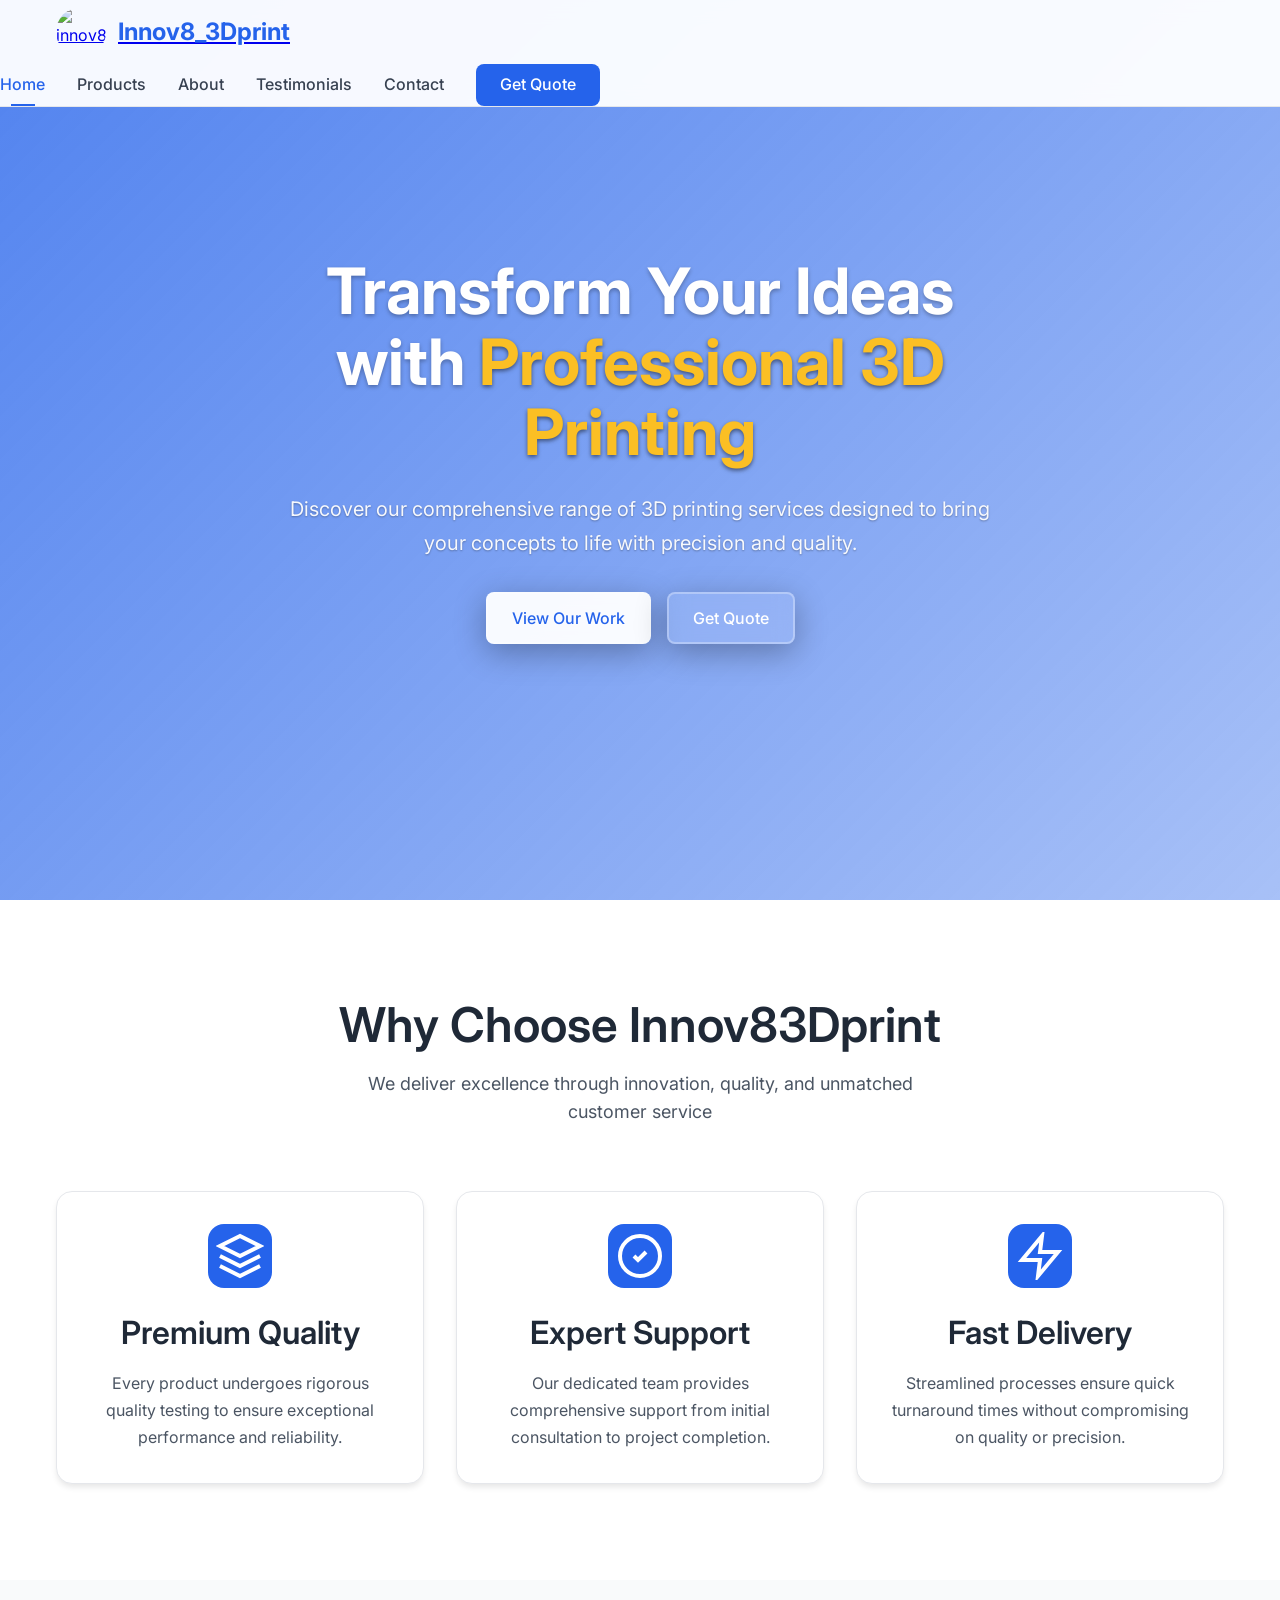
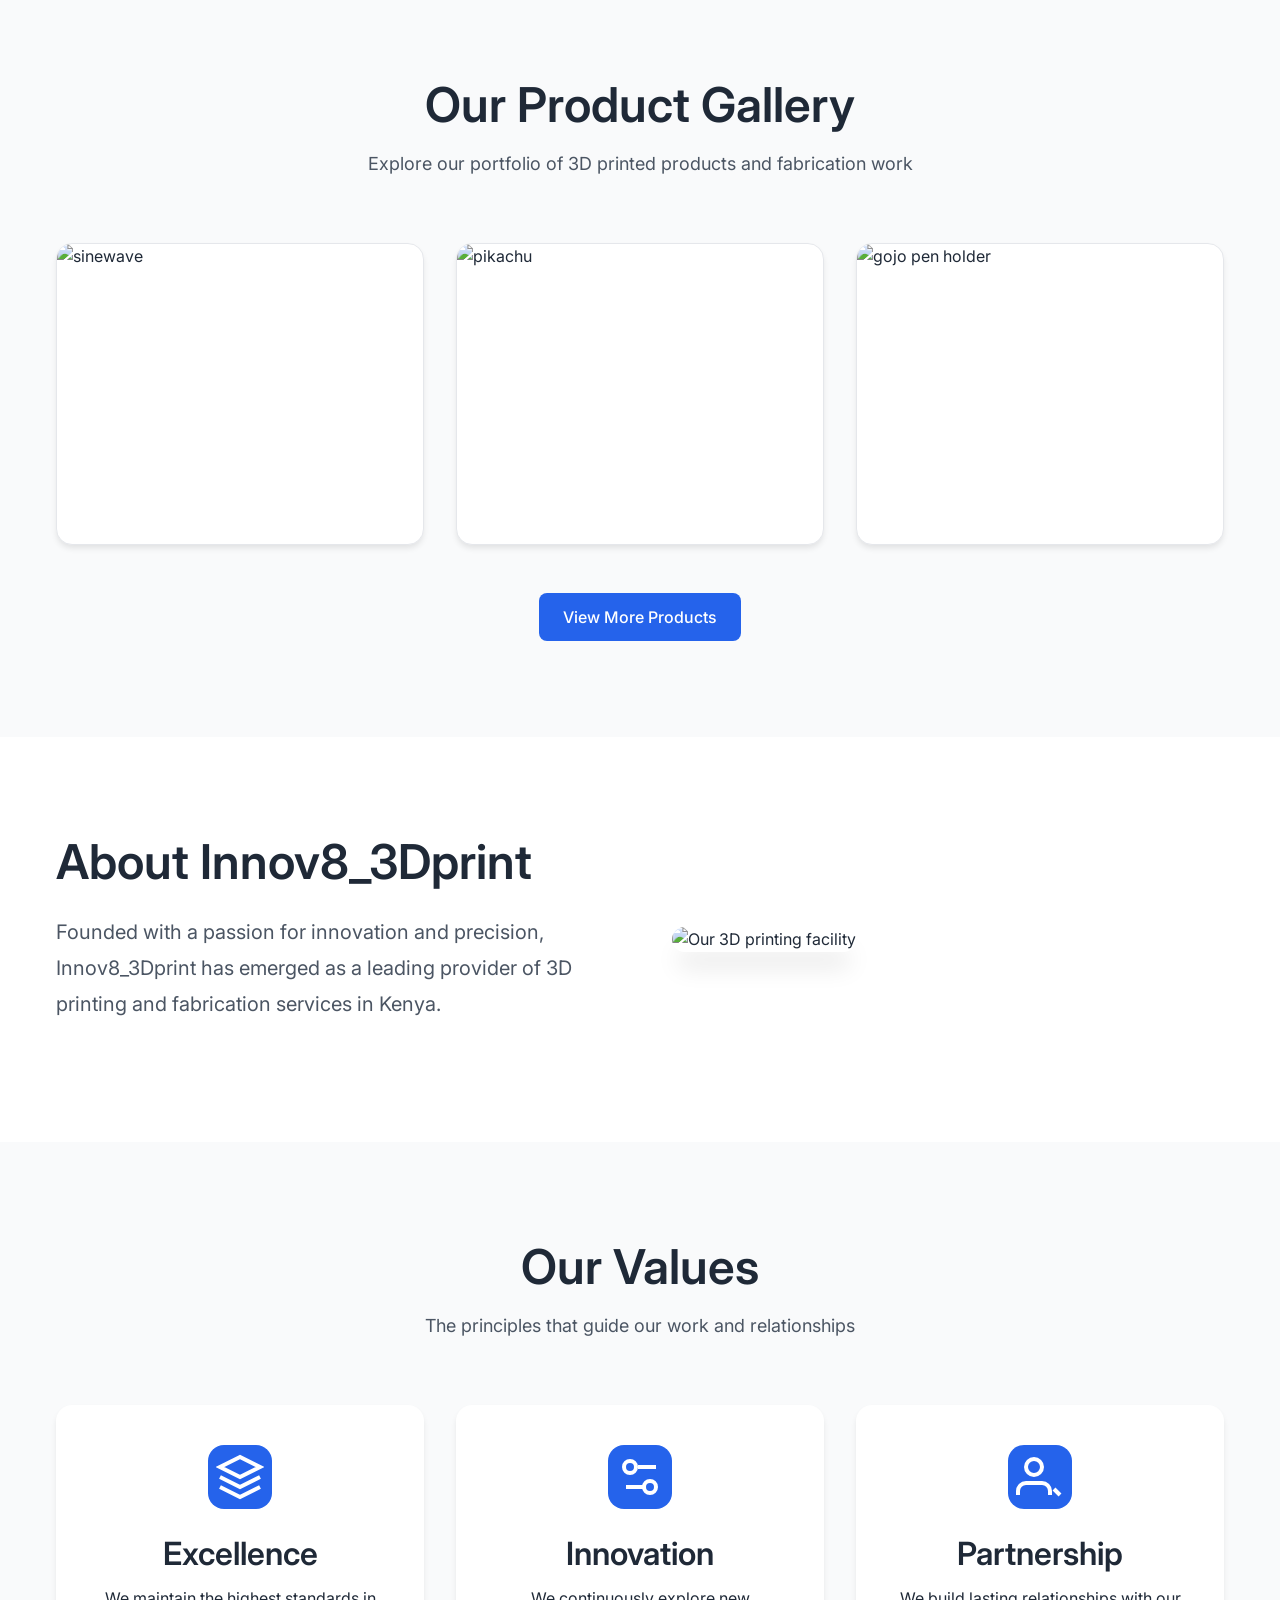
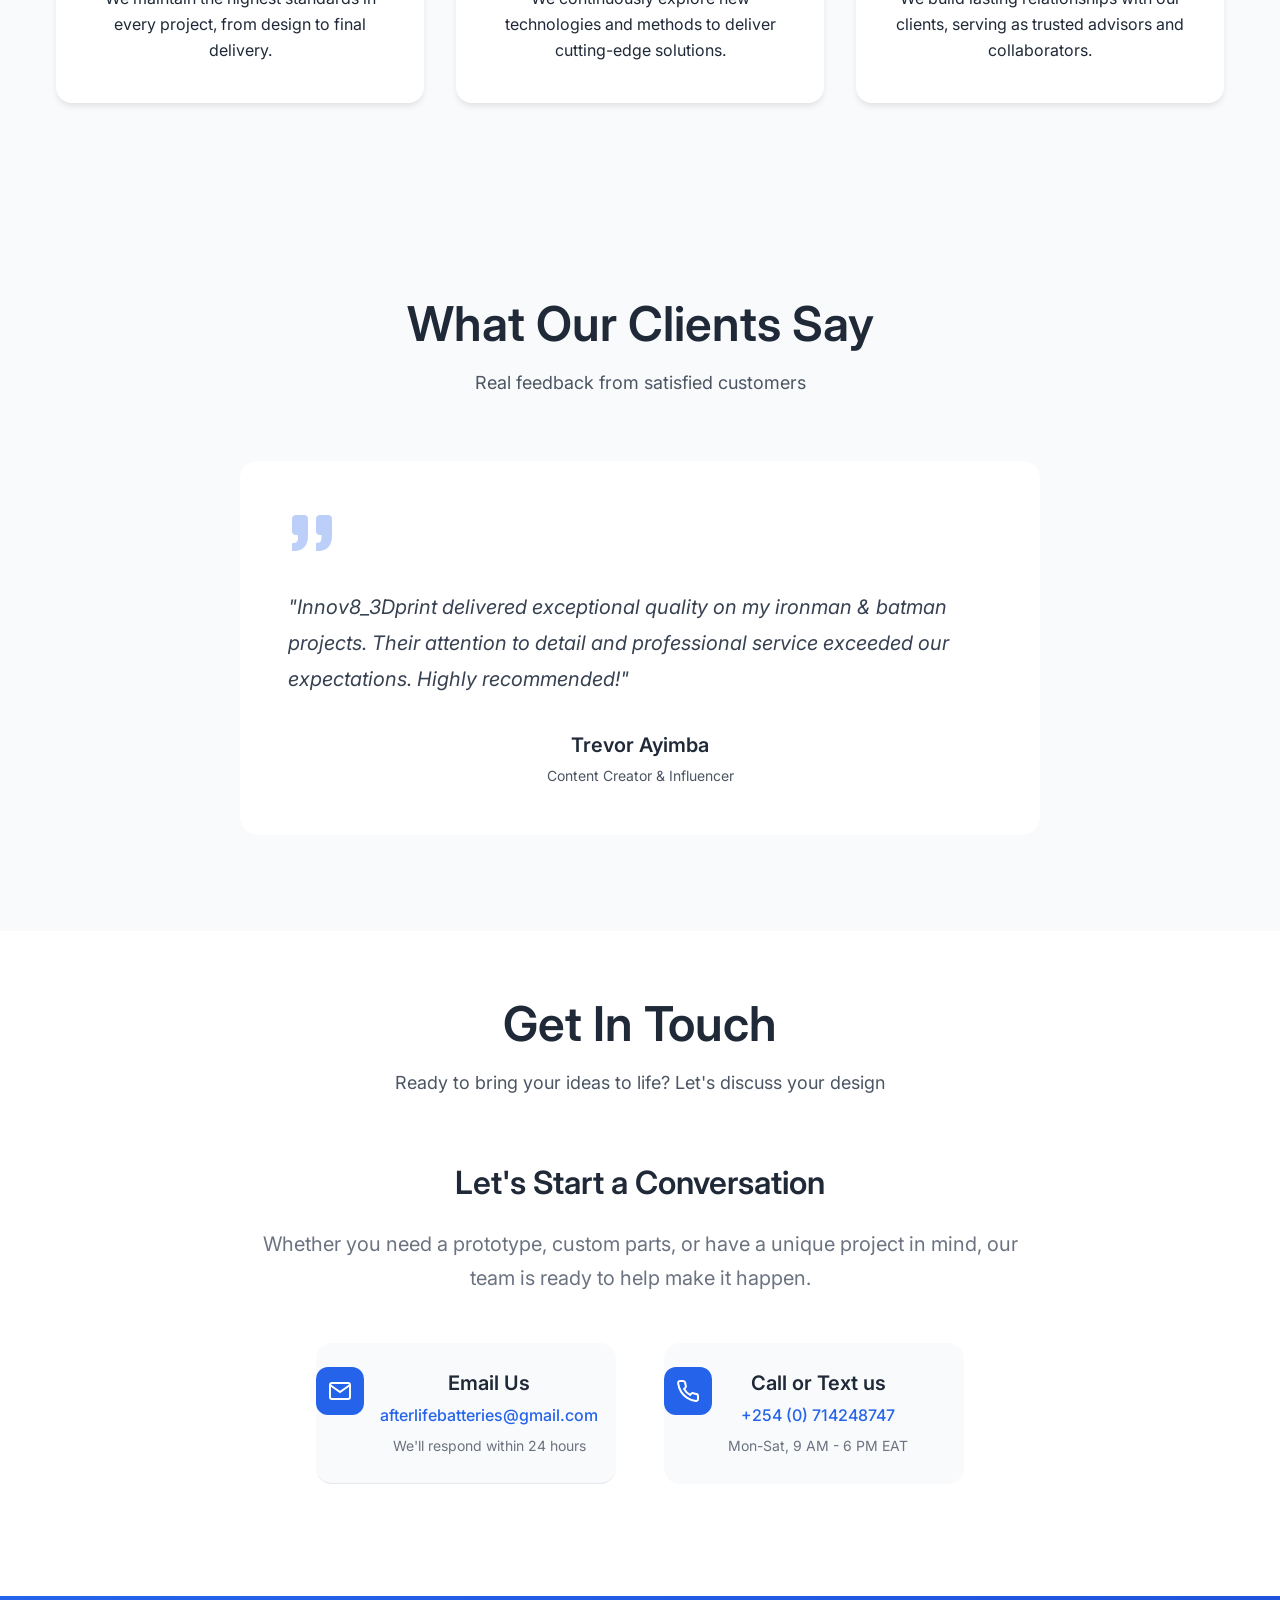
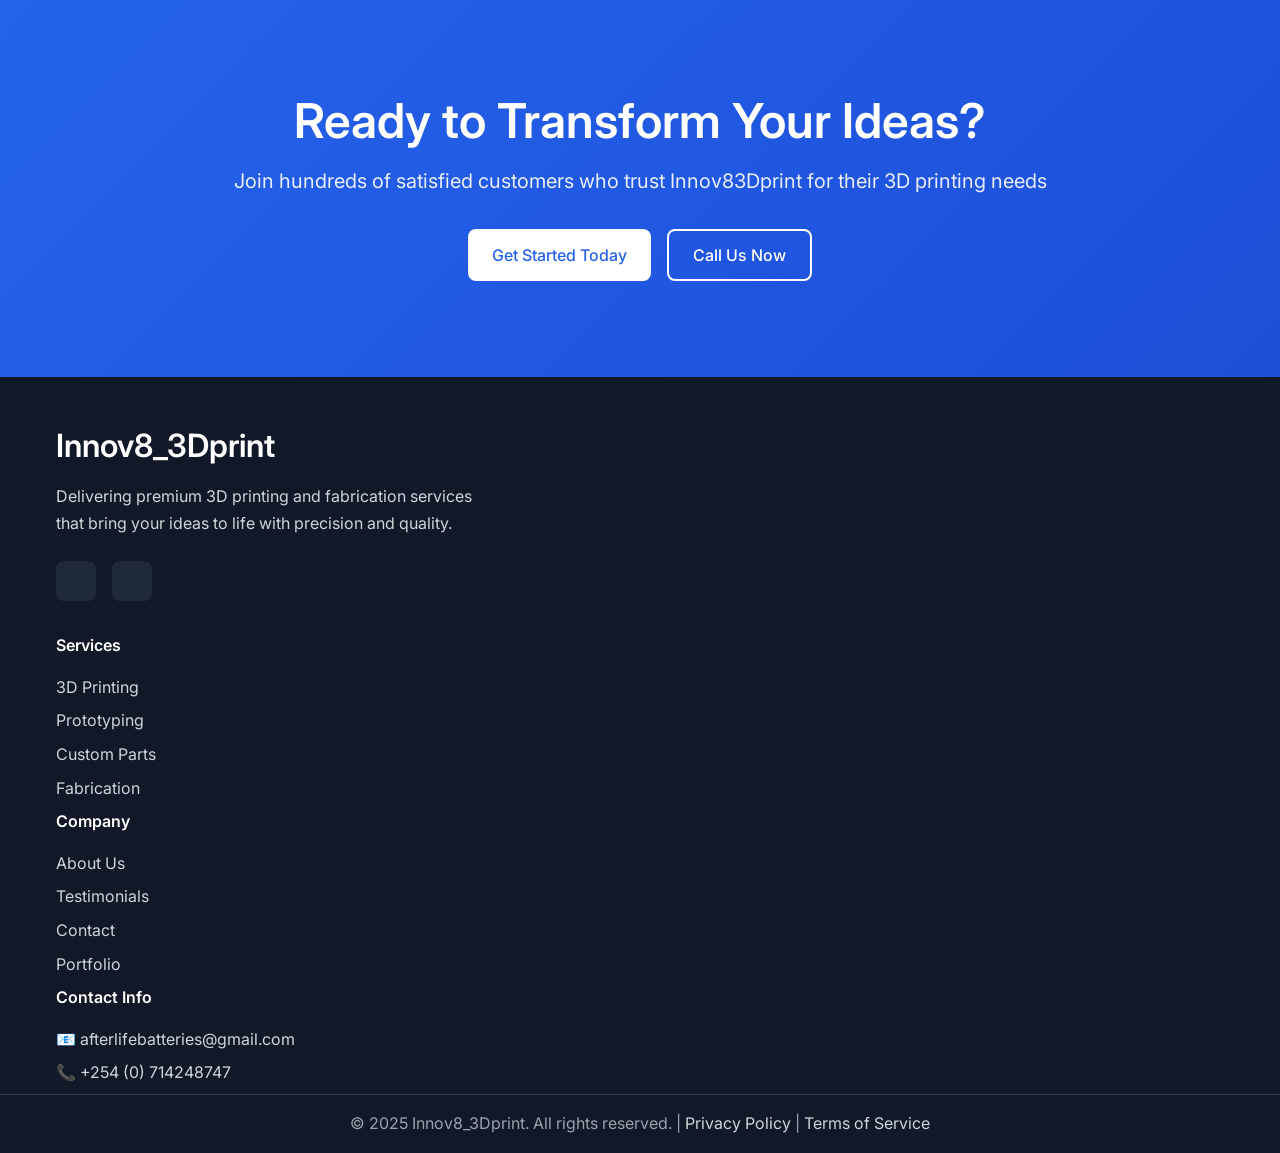
==== index.html @ d25b4125 "Update index.html" ====
<!DOCTYPE html>
<html lang="en">
<head>
    <meta charset="UTF-8">
    <meta name="viewport" content="width=device-width, initial-scale=1.0">
    <meta name="description" content="Innov83Dprint - Professional 3D printing and fabrication services. Discover our comprehensive range of high-quality products designed to meet your business needs.">
    <meta name="keywords" content="3D printing, fabrication, business products, professional solutions, product showcase">
    <title>Innov8_3Dprint</title>
    <link rel="stylesheet" href="css/styles.css">
    <link rel="preconnect" href="https://fonts.googleapis.com"> 
    <link rel="preconnect" href="https://fonts.gstatic.com" crossorigin> 
    <link href="https://fonts.googleapis.com/css2?family=Inter:wght@400;500;600;700&display=swap" rel="stylesheet">
    <link rel="icon" href="https://raw.githubusercontent.com/CalKK/innov83Dprint/main/gallery/favicon.jpeg" type="image/png">
</head>
<body>
    <!-- Navigation -->
    <nav class="navbar">
        <div class="nav-container">
            <a href="#" class="nav-logo">
                <img src="https://raw.githubusercontent.com/CalKK/innov83Dprint/main/gallery/INNOV8_3DPRINT.jpeg" alt="innov8_3dprint">
                <h2>Innov8_3Dprint</h2>
            </a>
            </div>
            <div class="nav-menu" id="nav-menu">
                <a href="#home" class="nav-link active">Home</a>
                <a href="#products" class="nav-link">Products</a>
                <a href="#about" class="nav-link">About</a>
                <a href="#testimonials" class="nav-link">Testimonials</a>
                <a href="#contact" class="nav-link">Contact</a>
                <a href="#contact" class="nav-cta">Get Quote</a>
            </div>
            <div class="hamburger" id="hamburger">
                <span></span>
                <span></span>
                <span></span>
            </div>
        </div>
    </nav>

    <!-- Hero Section -->
    <section id="home" class="hero">
        <div class="hero-video">
            <iframe src="https://www.youtube.com/embed/0IqEEskz66Y?autoplay=1&mute=1&loop=1&playlist=0IqEEskz66Y&controls=0&showinfo=0&rel=0&iv_load_policy=3&modestbranding=1" 
                    frameborder="0" 
                    allow="autoplay; encrypted-media" 
                    allowfullscreen>
            </iframe>
            <div class="video-overlay"></div>
        </div>
        <div class="hero-content">
            <h1 class="hero-title">Transform Your Ideas with <span class="highlight">Professional 3D Printing</span></h1>
            <p class="hero-subtitle">Discover our comprehensive range of 3D printing services designed to bring your concepts to life with precision and quality.</p>
            <div class="hero-cta">
                <a href="#products" class="btn btn-primary">View Our Work</a>
                <a href="#contact" class="btn btn-secondary">Get Quote</a>
            </div>
        </div>
    </section>

    <!-- Features Section -->
    <section class="features">
        <div class="container">
            <div class="section-header">
                <h2>Why Choose Innov83Dprint</h2>
                <p>We deliver excellence through innovation, quality, and unmatched customer service</p>
            </div>
            <div class="features-grid">
                <div class="feature-card">
                    <div class="feature-icon">
                        <svg width="48" height="48" viewBox="0 0 24 24" fill="none" stroke="currentColor" stroke-width="2">
                            <path d="M12 2L2 7l10 5 10-5-10-5z"/>
                            <path d="m2 17 10 5 10-5"/>
                            <path d="m2 12 10 5 10-5"/>
                        </svg>
                    </div>
                    <h3>Premium Quality</h3>
                    <p>Every product undergoes rigorous quality testing to ensure exceptional performance and reliability.</p>
                </div>
                <div class="feature-card">
                    <div class="feature-icon">
                        <svg width="48" height="48" viewBox="0 0 24 24" fill="none" stroke="currentColor" stroke-width="2">
                            <circle cx="12" cy="12" r="10"/>
                            <path d="m9 12 2 2 4-4"/>
                        </svg>
                    </div>
                    <h3>Expert Support</h3>
                    <p>Our dedicated team provides comprehensive support from initial consultation to project completion.</p>
                </div>
                <div class="feature-card">
                    <div class="feature-icon">
                        <svg width="48" height="48" viewBox="0 0 24 24" fill="none" stroke="currentColor" stroke-width="2">
                            <path d="M13 2L3 14h9l-1 8 10-12h-9l1-8z"/>
                        </svg>
                    </div>
                    <h3>Fast Delivery</h3>
                    <p>Streamlined processes ensure quick turnaround times without compromising on quality or precision.</p>
                </div>
            </div>
        </div>
    </section>

    <!-- Products Section -->
    <section id="products" class="product-preview">
        <div class="container">
            <div class="section-header">
                <h2>Our Product Gallery</h2>
                <p>Explore our portfolio of 3D printed products and fabrication work</p>
            </div>
            <div class="products-grid" id="products-grid">
                <!-- Initial 6 products visible by default -->
                <div class="product-card">
                    <div class="product-image" data-description="High-precision prototypes for product development and testing">
                        <img src="https://raw.githubusercontent.com/CalKK/innov83Dprint/main/gallery/sinewave.jpeg" alt="sinewave">
                        <div class="product-tooltip">We crafted a custom sine wave trophy for a PhD graduate in Electrical & Electronics Engineering!</div>
                    </div>
                </div>
                <div class="product-card">
                    <div class="product-image" data-description="Detailed scale models for architectural visualization and presentation">
                        <img src="https://raw.githubusercontent.com/CalKK/innov83Dprint/main/gallery/pikachu.jpeg" alt="pikachu">
                        <div class="product-tooltip">Pikachu to electrify your desk!</div>
                    </div>
                </div>
                <div class="product-card">
                    <div class="product-image" data-description="Replacement parts and custom components for various applications">
                        <img src="https://raw.githubusercontent.com/CalKK/innov83Dprint/main/gallery/gojo pen holder.jpeg" alt="gojo pen holder">
                        <div class="product-tooltip">Gojo pen holder for your desk!</div>
                    </div>
                </div>
               <!-- <div class="product-card">
                    <div class="product-image" data-description="Custom decorative pieces and artistic creations">
                        <img src="https://images.pexels.com/photos/3184306/pexels-photo-3184306.jpeg?auto=compress&cs=tinysrgb&w=400" alt="Decorative Items">
                        <div class="product-tooltip">Custom decorative pieces and artistic creations</div>
                    </div>
                </div>
                <div class="product-card">
                    <div class="product-image" data-description="Custom tools and fixtures designed for specific applications">
                        <img src="https://images.pexels.com/photos/3184317/pexels-photo-3184317.jpeg?auto=compress&cs=tinysrgb&w=400" alt="Functional Tools">
                        <div class="product-tooltip">Custom tools and fixtures designed for specific applications</div>
                    </div>
                </div>
                <div class="product-card">
                    <div class="product-image" data-description="Learning aids and educational models for schools and training">
                        <img src="https://images.pexels.com/photos/3184339/pexels-photo-3184339.jpeg?auto=compress&cs=tinysrgb&w=400" alt="Educational Models">
                        <div class="product-tooltip">Learning aids and educational models for schools and training</div>
                    </div>
                </div> -->
                
                <!-- Hidden products that will be shown when "View More" is clicked -->
                <div class="product-card hidden-product">
                    <div class="product-image" data-description="Anatomical models and medical device prototypes">
                        <img src="https://images.pexels.com/photos/3184465/pexels-photo-3184465.jpeg?auto=compress&cs=tinysrgb&w=400" alt="Medical Models">
                        <div class="product-tooltip">Anatomical models and medical device prototypes</div>
                    </div>
                </div>
                <div class="product-card hidden-product">
                    <div class="product-image" data-description="Custom jewelry pieces and fashion accessories">
                        <img src="https://images.pexels.com/photos/3183150/pexels-photo-3183150.jpeg?auto=compress&cs=tinysrgb&w=400" alt="Jewelry Pieces">
                        <div class="product-tooltip">Custom jewelry pieces and fashion accessories</div>
                    </div>
                </div>
                <div class="product-card hidden-product">
                    <div class="product-image" data-description="Detailed miniature figures and collectibles">
                        <img src="https://images.pexels.com/photos/3183153/pexels-photo-3183153.jpeg?auto=compress&cs=tinysrgb&w=400" alt="Miniatures">
                        <div class="product-tooltip">Detailed miniature figures and collectibles</div>
                    </div>
                </div>
                <div class="product-card hidden-product">
                    <div class="product-image" data-description="Heavy-duty industrial parts and machinery components">
                        <img src="https://images.pexels.com/photos/3183156/pexels-photo-3183156.jpeg?auto=compress&cs=tinysrgb&w=400" alt="Industrial Parts">
                        <div class="product-tooltip">Heavy-duty industrial parts and machinery components</div>
                    </div>
                </div>
                <div class="product-card hidden-product">
                    <div class="product-image" data-description="Unique art pieces and sculptural works">
                        <img src="https://images.pexels.com/photos/3183159/pexels-photo-3183159.jpeg?auto=compress&cs=tinysrgb&w=400" alt="Art Pieces">
                        <div class="product-tooltip">Unique art pieces and sculptural works</div>
                    </div>
                </div>
                <div class="product-card hidden-product">
                    <div class="product-image" data-description="Custom gaming pieces and tabletop accessories">
                        <img src="https://images.pexels.com/photos/3183162/pexels-photo-3183162.jpeg?auto=compress&cs=tinysrgb&w=400" alt="Gaming Accessories">
                        <div class="product-tooltip">Custom gaming pieces and tabletop accessories</div>
                    </div>
                </div>
            </div>
            <div class="section-cta">
                <button id="view-more-btn" class="btn btn-primary">View More Products</button>
            </div>
        </div>
    </section>

    <!-- About Section -->
    <section id="about" class="company-story">
        <div class="container">
            <div class="story-grid">
                <div class="story-content">
                    <h2>About Innov8_3Dprint</h2>
                    <p class="lead">Founded with a passion for innovation and precision, Innov8_3Dprint has emerged as a leading provider of 3D printing and fabrication services in Kenya.</p>
                </div>
                <div class="story-image">
                    <img src="https://images.pexels.com/photos/3184339/pexels-photo-3184339.jpeg?auto=compress&cs=tinysrgb&w=800" alt="Our 3D printing facility">
                </div>
            </div>
        </div>
    </section>

    <!-- Mission & Values -->
    <section class="mission-values">
        <div class="container">
            <div class="section-header">
                <h2>Our Values</h2>
                <p>The principles that guide our work and relationships</p>
            </div>
            <div class="values-grid">
                <div class="value-card">
                    <div class="value-icon">
                        <svg width="48" height="48" viewBox="0 0 24 24" fill="none" stroke="currentColor" stroke-width="2">
                            <path d="M12 2L2 7l10 5 10-5-10-5z"/>
                            <path d="m2 17 10 5 10-5"/>
                            <path d="m2 12 10 5 10-5"/>
                        </svg>
                    </div>
                    <h3>Excellence</h3>
                    <p>We maintain the highest standards in every project, from design to final delivery.</p>
                </div>
                <div class="value-card">
                    <div class="value-icon">
                        <svg width="48" height="48" viewBox="0 0 24 24" fill="none" stroke="currentColor" stroke-width="2">
                            <path d="M20 7h-9"/>
                            <path d="M14 17H5"/>
                            <circle cx="17" cy="17" r="3"/>
                            <circle cx="7" cy="7" r="3"/>
                        </svg>
                    </div>
                    <h3>Innovation</h3>
                    <p>We continuously explore new technologies and methods to deliver cutting-edge solutions.</p>
                </div>
                <div class="value-card">
                    <div class="value-icon">
                        <svg width="48" height="48" viewBox="0 0 24 24" fill="none" stroke="currentColor" stroke-width="2">
                            <path d="M17 21v-2a4 4 0 0 0-4-4H5a4 4 0 0 0-4 4v2"/>
                            <circle cx="9" cy="7" r="4"/>
                            <path d="m22 21-3-3"/>
                        </svg>
                    </div>
                    <h3>Partnership</h3>
                    <p>We build lasting relationships with our clients, serving as trusted advisors and collaborators.</p>
                </div>
            </div>
        </div>
    </section>

    <!-- Testimonials Section -->
    <section id="testimonials" class="testimonials-carousel">
        <div class="container">
            <div class="section-header">
                <h2>What Our Clients Say</h2>
                <p>Real feedback from satisfied customers</p>
            </div>
            <div class="carousel-wrapper">
                <div class="carousel-track" id="testimonials-track">
                    <div class="testimonial-slide active">
                        <div class="testimonial-content">
                            <div class="quote-icon">
                                <svg width="48" height="48" viewBox="0 0 24 24" fill="none">
                                    <path d="M3 21c3 0 7-1 7-8V5c0-1.25-.756-2.017-2-2H4c-1.25 0-2 .75-2 1.972V11c0 1.25.75 2 2 2 1 0 1 0 1 1v1c0 1-1 2-2 2s-1 .008-1 1.031V20c0 1 0 1 1 1z" fill="currentColor"/>
                                    <path d="M15 21c3 0 7-1 7-8V5c0-1.25-.757-2.017-2-2h-4c-1.25 0-2 .75-2 1.972V11c0 1.25.75 2 2 2h.75c0 2.25.25 4-2.75 4v3c0 1 0 1 1 1z" fill="currentColor"/>
                                </svg>
                            </div>
                            <p class="testimonial-text">"Innov8_3Dprint delivered exceptional quality on my ironman & batman projects. Their attention to detail and professional service exceeded our expectations. Highly recommended!"</p>
                            <div class="author-info">
                                <h4>Trevor Ayimba</h4>
                                <p>Content Creator & Influencer</p>
                            </div>
                        </div>
                    </div>
                   <!-- <div class="testimonial-slide">
                        <div class="testimonial-content">
                            <div class="quote-icon">
                                <svg width="48" height="48" viewBox="0 0 24 24" fill="none">
                                    <path d="M3 21c3 0 7-1 7-8V5c0-1.25-.756-2.017-2-2H4c-1.25 0-2 .75-2 1.972V11c0 1.25.75 2 2 2 1 0 1 0 1 1v1c0 1-1 2-2 2s-1 .008-1 1.031V20c0 1 0 1 1 1z" fill="currentColor"/>
                                    <path d="M15 21c3 0 7-1 7-8V5c0-1.25-.757-2.017-2-2h-4c-1.25 0-2 .75-2 1.972V11c0 1.25.75 2 2 2h.75c0 2.25.25 4-2.75 4v3c0 1 0 1 1 1z" fill="currentColor"/>
                                </svg>
                            </div>
                            <p class="testimonial-text">"The custom prototypes I received were perfect!"</p>
                            <div class="author-info">
                                <h4>Rehema Manuella</h4>
                                <p>Strathmore University Student</p>
                            </div>
                        </div>
                    </div>
                    <div class="testimonial-slide">
                        <div class="testimonial-content">
                            <div class="quote-icon">
                                <svg width="48" height="48" viewBox="0 0 24 24" fill="none">
                                    <path d="M3 21c3 0 7-1 7-8V5c0-1.25-.756-2.017-2-2H4c-1.25 0-2 .75-2 1.972V11c0 1.25.75 2 2 2 1 0 1 0 1 1v1c0 1-1 2-2 2s-1 .008-1 1.031V20c0 1 0 1 1 1z" fill="currentColor"/>
                                    <path d="M15 21c3 0 7-1 7-8V5c0-1.25-.757-2.017-2-2h-4c-1.25 0-2 .75-2 1.972V11c0 1.25.75 2 2 2h.75c0 2.25.25 4-2.75 4v3c0 1 0 1 1 1z" fill="currentColor"/>
                                </svg>
                            </div>
                            <p class="testimonial-text">"Outstanding service and quality work."</p>
                            <div class="author-info">
                                <h4>Charles Maina</h4>
                                <p>Strathmore University Student</p>
                            </div>
                        </div>
                    </div>
                </div> 
                <div class="carousel-controls">
                    <button class="carousel-btn prev" id="prev-btn">
                        <svg width="24" height="24" viewBox="0 0 24 24" fill="none" stroke="currentColor" stroke-width="2">
                            <polyline points="15,18 9,12 15,6"/>
                        </svg>
                    </button>
                    <div class="carousel-indicators" id="carousel-indicators">
                        <span class="indicator active" data-slide="0"></span>
                        <span class="indicator" data-slide="1"></span>
                        <span class="indicator" data-slide="2"></span>
                    </div>
                    <button class="carousel-btn next" id="next-btn">
                        <svg width="24" height="24" viewBox="0 0 24 24" fill="none" stroke="currentColor" stroke-width="2">
                            <polyline points="9,18 15,12 9,6"/>
                        </svg>
                    </button>
                </div>
            </div> -->
        </div>
    </section>

    <!-- Contact Section -->
    <section id="contact" class="contact-section">
        <div class="container">
            <div class="section-header">
                <h2>Get In Touch</h2>
                <p>Ready to bring your ideas to life? Let's discuss your design</p>
            </div>
            <div class="contact-content">
                <h3>Let's Start a Conversation</h3>
                <p class="lead">Whether you need a prototype, custom parts, or have a unique project in mind, our team is ready to help make it happen.</p>
                
                <div class="contact-methods">
                    <div class="contact-method">
                        <div class="method-icon">
                            <svg width="24" height="24" viewBox="0 0 24 24" fill="none" stroke="currentColor" stroke-width="2">
                                <path d="M4 4h16c1.1 0 2 .9 2 2v12c0 1.1-.9 2-2 2H4c-1.1 0-2-.9-2-2V6c0-1.1.9-2 2-2z"/>
                                <polyline points="22,6 12,13 2,6"/>
                            </svg>
                        </div>
                        <div class="method-details">
                            <h4>Email Us</h4>
                            <p><a href="mailto:afterlifebatteries@gmail.com" style="color: var(--primary); text-decoration: none;">afterlifebatteries@gmail.com</a></p>
                            <span>We'll respond within 24 hours</span>
                        </div>
                    </div>
                    <div class="contact-method">
                        <div class="method-icon">
                            <svg width="24" height="24" viewBox="0 0 24 24" fill="none" stroke="currentColor" stroke-width="2">
                                <path d="M22 16.92v3a2 2 0 0 1-2.18 2 19.79 19.79 0 0 1-8.63-3.07 19.5 19.5 0 0 1-6-6 19.79 19.79 0 0 1-3.07-8.67A2 2 0 0 1 4.11 2h3a2 2 0 0 1 2 1.72 12.84 12.84 0 0 0 .7 2.81 2 2 0 0 1-.45 2.11L8.09 9.91a16 16 0 0 0 6 6l1.27-1.27a2 2 0 0 1 2.11-.45 12.84 12.84 0 0 0 2.81.7A2 2 0 0 1 22 16.92z"/>
                            </svg>
                        </div>
                        <div class="method-details">
                            <h4>Call or Text us</h4>
                            <p><a href="https://wa.me/254714248747" target="_blank" style="color: var(--primary); text-decoration: none;">+254 (0) 714248747</a></p>
                            <span>Mon-Sat, 9 AM - 6 PM EAT</span>
                        </div>
                    </div>
                </div>
            </div>
        </div>
    </section>

    <!-- CTA Section -->
    <section class="cta-section">
        <div class="container">
            <div class="cta-content">
                <h2>Ready to Transform Your Ideas?</h2>
                <p>Join hundreds of satisfied customers who trust Innov83Dprint for their 3D printing needs</p>
                <div class="cta-buttons">
                    <a href="#contact" class="btn btn-white">Get Started Today</a>
                    <a href="tel:+254714248747" class="btn btn-outline-white">Call Us Now</a>
                </div>
            </div>
        </div>
    </section>

    <!-- Footer -->
    <footer class="footer">
        <div class="container">
            <div class="footer-content">
                <div class="footer-section">
                    <h3>Innov8_3Dprint</h3>
                    <p>Delivering premium 3D printing and fabrication services that bring your ideas to life with precision and quality.</p>
                  <div class="social-links">
                  <a href="https://whatsapp.com/channel/0029VbBMHA50rGiOO7BfVl2T" class="whatsapp-float" target="_blank"><i class="fab fa-whatsapp"></i></a>
                  <a href="https://www.instagram.com/innov8_3dprint?igsh=dmlhOWJqaTM2bjgw" target="_blank"><i class="fab fa-instagram"></i></a>
</div>

                    </div>
                </div>
                <div class="footer-section">
                    <h4>Services</h4>
                    <ul>
                        <li><a href="#products">3D Printing</a></li>
                        <li><a href="#products">Prototyping</a></li>
                        <li><a href="#products">Custom Parts</a></li>
                        <li><a href="#products">Fabrication</a></li>
                    </ul>
                </div>
                <div class="footer-section">
                    <h4>Company</h4>
                    <ul>
                        <li><a href="#about">About Us</a></li>
                        <li><a href="#testimonials">Testimonials</a></li>
                        <li><a href="#contact">Contact</a></li>
                        <li><a href="#products">Portfolio</a></li>
                    </ul>
                </div>
                <div class="footer-section">
                    <h4>Contact Info</h4>
                    <ul>
                        <li>📧 <a href="mailto:afterlifebatteries@gmail.com" style="color: var(--gray-300); text-decoration: none;">afterlifebatteries@gmail.com</a></li>
                        <li>📞 <a href="https://wa.me/254714248747" target="_blank" style="color: var(--gray-300); text-decoration: none;">+254 (0) 714248747</a></li>
                    </ul>
                </div>
            </div>
            <div class="footer-bottom">
                <p>&copy; 2025 Innov8_3Dprint. All rights reserved. | <a href="#">Privacy Policy</a> | <a href="#">Terms of Service</a></p>
            </div>
        </div>
    </footer>

    <script src="js/main.js"></script>
</body>
</html>
---- css/styles.css ----
/* Reset and Base Styles */
* {
    margin: 0;
    padding: 0;
    box-sizing: border-box;
}

html {
    scroll-behavior: smooth;
}

body {
    font-family: 'Inter', -apple-system, BlinkMacSystemFont, 'Segoe UI', Roboto, Oxygen, Ubuntu, Cantarell, sans-serif;
    line-height: 1.6;
    color: #1f2937;
    background-color: #ffffff;
}

.container {
    max-width: 1200px;
    margin: 0 auto;
    padding: 0 1rem;
}

/* Typography */
h1 {
    font-size: clamp(2.5rem, 5vw, 4rem);
    font-weight: 700;
    line-height: 1.1;
    margin-bottom: 1rem;
}

h2 {
    font-size: clamp(2rem, 4vw, 3rem);
    font-weight: 600;
    line-height: 1.2;
    margin-bottom: 1rem;
}

h3 {
    font-size: clamp(1.5rem, 3vw, 2rem);
    font-weight: 600;
    line-height: 1.3;
    margin-bottom: 0.75rem;
}

h4 {
    font-size: 1.25rem;
    font-weight: 600;
    margin-bottom: 0.5rem;
}

.lead {
    font-size: 1.25rem;
    font-weight: 400;
    line-height: 1.7;
    color: #6b7280;
}

/* Color System */
:root {
    --primary: #2563eb;
    --primary-dark: #1d4ed8;
    --primary-light: #3b82f6;
    --secondary: #64748b;
    --accent: #ea580c;
    --success: #059669;
    --warning: #d97706;
    --error: #dc2626;
    --gray-50: #f9fafb;
    --gray-100: #f3f4f6;
    --gray-200: #e5e7eb;
    --gray-300: #d1d5db;
    --gray-400: #9ca3af;
    --gray-500: #6b7280;
    --gray-600: #4b5563;
    --gray-700: #374151;
    --gray-800: #1f2937;
    --gray-900: #111827;
}

/* Navigation */
.navbar {
    background: rgba(255, 255, 255, 0.95);
    backdrop-filter: blur(10px);
    position: fixed;
    top: 0;
    width: 100%;
    z-index: 1000;
    border-bottom: 1px solid var(--gray-200);
    transition: all 0.3s ease;
}

.navbar.scrolled {
    background: rgba(255, 255, 255, 0.98);
    box-shadow: 0 4px 6px -1px rgba(0, 0, 0, 0.1);
}

.nav-container {
    max-width: 1200px;
    margin: 0 auto;
    padding: 0 1rem;
    display: flex;
    justify-content: space-between;
    align-items: center;
    height: 4rem;
}
.nav-logo {
  display: flex;
  align-items: center;
}

.nav-logo img {
  width: 50px;
  height: 50px;
  border-radius: 50%;
  object-fit: cover;
  margin-right: 12px;
}    
.nav-logo h2 {
    color: var(--primary);
    font-weight: 700;
    margin: 0;
    font-size: 1.5rem;
}

.nav-menu {
    display: flex;
    align-items: center;
    gap: 2rem;
}

.nav-link {
    text-decoration: none;
    color: var(--gray-700);
    font-weight: 500;
    transition: color 0.3s ease;
    position: relative;
}

.nav-link:hover,
.nav-link.active {
    color: var(--primary);
}

.nav-link.active::after {
    content: '';
    position: absolute;
    bottom: -0.5rem;
    left: 50%;
    transform: translateX(-50%);
    width: 1.5rem;
    height: 2px;
    background: var(--primary);
}

.nav-cta {
    background: var(--primary);
    color: white;
    padding: 0.5rem 1.5rem;
    border-radius: 0.5rem;
    text-decoration: none;
    font-weight: 500;
    transition: all 0.3s ease;
}

.nav-cta:hover {
    background: var(--primary-dark);
    transform: translateY(-1px);
}

.hamburger {
    display: none;
    flex-direction: column;
    cursor: pointer;
    gap: 4px;
}

.hamburger span {
    width: 25px;
    height: 3px;
    background: var(--gray-700);
    transition: 0.3s;
}

/* Responsive Navigation */
@media (max-width: 768px) {
    .hamburger {
        display: flex;
    }

    .nav-menu {
        position: fixed;
        left: -100%;
        top: 4rem;
        flex-direction: column;
        background: white;
        width: 100%;
        text-align: center;
        transition: 0.3s;
        box-shadow: 0 10px 27px rgba(0, 0, 0, 0.05);
        padding: 2rem 0;
    }

    .nav-menu.active {
        left: 0;
    }

    .nav-link {
        padding: 0.75rem 0;
        border-bottom: 1px solid var(--gray-100);
        width: 100%;
    }

    .hamburger.active span:nth-child(2) {
        opacity: 0;
    }

    .hamburger.active span:nth-child(1) {
        transform: translateY(8px) rotate(45deg);
    }

    .hamburger.active span:nth-child(3) {
        transform: translateY(-8px) rotate(-45deg);
    }
}

/* Breadcrumb */
.breadcrumb {
    background: var(--gray-50);
    padding: 1rem 0;
    margin-top: 4rem;
    border-bottom: 1px solid var(--gray-200);
}

.breadcrumb a {
    color: var(--primary);
    text-decoration: none;
}

.breadcrumb span {
    color: var(--gray-600);
}

/* Buttons */
.btn {
    display: inline-flex;
    align-items: center;
    justify-content: center;
    padding: 0.75rem 1.5rem;
    border-radius: 0.5rem;
    font-weight: 500;
    text-decoration: none;
    transition: all 0.3s ease;
    border: none;
    cursor: pointer;
    font-family: inherit;
    font-size: 1rem;
    line-height: 1.5;
}

.btn:hover {
    transform: translateY(-2px);
    box-shadow: 0 10px 25px rgba(0, 0, 0, 0.1);
}

.btn-primary {
    background: var(--primary);
    color: white;
}

.btn-primary:hover {
    background: var(--primary-dark);
}

.btn-secondary {
    background: transparent;
    color: var(--primary);
    border: 2px solid var(--primary);
}

.btn-secondary:hover {
    background: var(--primary);
    color: white;
}

.btn-white {
    background: white;
    color: var(--primary);
}

.btn-white:hover {
    background: var(--gray-50);
}

.btn-outline-white {
    background: transparent;
    color: white;
    border: 2px solid white;
}

.btn-outline-white:hover {
    background: white;
    color: var(--primary);
}

.btn-lg {
    padding: 1rem 2rem;
    font-size: 1.125rem;
}

.btn-full {
    width: 100%;
}

/* Hero Section */
.hero {
    position: relative;
    min-height: 100vh;
    display: flex;
    align-items: center;
    justify-content: center;
    overflow: hidden;
}

.hero-video {
    position: absolute;
    top: 0;
    left: 0;
    width: 100%;
    height: 100%;
    z-index: 1;
}

.hero-video video {
    position: absolute;
    top: 50%;
    left: 50%;
    width: 100%;
    height: 100%;
    object-fit: cover;
    transform: translate(-50%, -50%);
}

.hero-video iframe {
    position: absolute;
    top: 50%;
    left: 50%;
    width: 100%;
    height: 100%;
    transform: translate(-50%, -50%);
    pointer-events: none;
}

.video-overlay {
    position: absolute;
    top: 0;
    left: 0;
    width: 100%;
    height: 100%;
    background: linear-gradient(
        135deg,
        rgba(37, 99, 235, 0.8) 0%,
        rgba(37, 99, 235, 0.6) 50%,
        rgba(37, 99, 235, 0.4) 100%
    );
    z-index: 2;
}

.hero-content {
    position: relative;
    z-index: 3;
    text-align: center;
    color: white;
    max-width: 800px;
    padding: 0 2rem;
}

.hero-title {
    font-size: clamp(2.5rem, 5vw, 4rem);
    font-weight: 700;
    line-height: 1.1;
    margin-bottom: 1.5rem;
    color: white;
    text-shadow: 0 2px 4px rgba(0, 0, 0, 0.3);
}

.highlight {
    color: #fbbf24;
    text-shadow: 0 2px 4px rgba(0, 0, 0, 0.5);
}

.hero-subtitle {
    font-size: 1.25rem;
    color: rgba(255, 255, 255, 0.95);
    margin-bottom: 2rem;
    line-height: 1.7;
    text-shadow: 0 1px 2px rgba(0, 0, 0, 0.3);
}

.hero-cta {
    display: flex;
    gap: 1rem;
    justify-content: center;
    flex-wrap: wrap;
}

.hero-cta .btn {
    backdrop-filter: blur(10px);
    border: 2px solid rgba(255, 255, 255, 0.2);
    box-shadow: 0 8px 32px rgba(0, 0, 0, 0.3);
}

.hero-cta .btn-primary {
    background: rgba(255, 255, 255, 0.95);
    color: var(--primary);
}

.hero-cta .btn-primary:hover {
    background: white;
    transform: translateY(-2px);
    box-shadow: 0 12px 40px rgba(0, 0, 0, 0.4);
}

.hero-cta .btn-secondary {
    background: rgba(255, 255, 255, 0.1);
    color: white;
    border-color: rgba(255, 255, 255, 0.3);
}

.hero-cta .btn-secondary:hover {
    background: rgba(255, 255, 255, 0.2);
    transform: translateY(-2px);
    box-shadow: 0 12px 40px rgba(0, 0, 0, 0.4);
}

@media (max-width: 768px) {
    .hero-video video {
        object-fit: cover;
    }

    .hero-content {
        padding: 0 1rem;
    }
}

/* Features Section */
.features {
    padding: 6rem 0;
    background: white;
}

.section-header {
    text-align: center;
    margin-bottom: 4rem;
}

.section-header h2 {
    margin-bottom: 1rem;
}

.section-header p {
    font-size: 1.125rem;
    color: var(--gray-600);
    max-width: 600px;
    margin: 0 auto;
}

.features-grid {
    display: grid;
    grid-template-columns: repeat(auto-fit, minmax(300px, 1fr));
    gap: 2rem;
}

.feature-card {
    background: white;
    padding: 2rem;
    border-radius: 1rem;
    text-align: center;
    box-shadow: 0 4px 6px -1px rgba(0, 0, 0, 0.1);
    transition: all 0.3s ease;
    border: 1px solid var(--gray-200);
}

.feature-card:hover {
    transform: translateY(-4px);
    box-shadow: 0 20px 25px -5px rgba(0, 0, 0, 0.1);
}

.feature-icon {
    width: 4rem;
    height: 4rem;
    background: var(--primary);
    color: white;
    border-radius: 1rem;
    display: flex;
    align-items: center;
    justify-content: center;
    margin: 0 auto 1.5rem;
}

.feature-card h3 {
    margin-bottom: 1rem;
    color: var(--gray-800);
}

.feature-card p {
    color: var(--gray-600);
    line-height: 1.7;
}

/* Product Preview */
.product-preview {
    padding: 6rem 0;
    background: var(--gray-50);
}

.products-grid {
    display: grid;
    grid-template-columns: repeat(auto-fit, minmax(350px, 1fr));
    gap: 2rem;
    margin-bottom: 3rem;
}

.hidden-product {
    display: none;
}

.story-stats {
    display: flex;
    gap: 2rem;
    margin-top: 2rem;
}

.story-stats .stat-item {
    text-align: center;
}

.story-stats .stat-number {
    font-size: 2rem;
    font-weight: 700;
    color: var(--primary);
    margin-bottom: 0.5rem;
}

.story-stats p {
    color: var(--gray-600);
    font-size: 0.875rem;
}

@media (max-width: 768px) {
    .story-stats {
        flex-direction: column;
        gap: 1rem;
    }
}
.product-card {
    background: white;
    border-radius: 1rem;
    overflow: hidden;
    box-shadow: 0 4px 6px -1px rgba(0, 0, 0, 0.1);
    transition: all 0.3s ease;
    border: 1px solid var(--gray-200);
    position: relative;
}

.product-card:hover {
    transform: translateY(-4px);
    box-shadow: 0 20px 25px -5px rgba(0, 0, 0, 0.15);
}

.product-image {
    height: 300px;
    overflow: hidden;
    position: relative;
}

.product-image img {
    width: 100%;
    height: 100%;
    object-fit: cover;
    transition: transform 0.3s ease;
}

.product-card:hover .product-image img {
    transform: scale(1.05);
}

.product-tooltip {
    position: absolute;
    bottom: 0;
    left: 0;
    right: 0;
    background: linear-gradient(transparent, rgba(0, 0, 0, 0.8));
    color: white;
    padding: 2rem 1rem 1rem;
    transform: translateY(100%);
    transition: transform 0.3s ease;
    font-size: 0.875rem;
    line-height: 1.4;
}

.product-image:hover .product-tooltip {
    transform: translateY(0);
}

/* Contact Section Updates */
.contact-section {
    padding: 4rem 0;
    background: white;
    text-align: center;
}

.contact-content {
    max-width: 800px;
    margin: 0 auto;
}

.contact-content h3 {
    margin-bottom: 1.5rem;
    color: var(--gray-800);
}

.contact-content .lead {
    margin-bottom: 3rem;
}

.contact-methods {
    display: flex;
    justify-content: center;
    gap: 3rem;
    flex-wrap: wrap;
}

.contact-method {
    display: flex;
    align-items: center;
    gap: 1rem;
    padding: 1.5rem;
    background: var(--gray-50);
    border-radius: 1rem;
    transition: all 0.3s ease;
    min-width: 300px;
}

.contact-method:hover {
    transform: translateY(-2px);
    box-shadow: 0 10px 25px rgba(0, 0, 0, 0.1);
}

/* Testimonials Updates */
.author-info {
    text-align: center;
    margin-top: 2rem;
}

.author-info h4 {
    margin-bottom: 0.25rem;
    color: var(--gray-800);
}

.author-info p {
    color: var(--gray-600);
    font-size: 0.875rem;
}

.section-cta {
    text-align: center;
    margin-top: 3rem;
}

/* Page Header */
.page-header {
    padding: 6rem 0 4rem;
    text-align: center;
    background: linear-gradient(135deg, var(--gray-50) 0%, white 100%);
}

.page-header h1 {
    margin-bottom: 1rem;
}

.page-header p {
    font-size: 1.25rem;
    color: var(--gray-600);
    max-width: 600px;
    margin: 0 auto;
}

/* Product Filters */
.product-filters {
    padding: 2rem 0;
    background: white;
    border-bottom: 1px solid var(--gray-200);
}

.product-filters .container {
    display: flex;
    justify-content: space-between;
    align-items: center;
    gap: 2rem;
}

.filter-tabs {
    display: flex;
    gap: 0.5rem;
    flex-wrap: wrap;
}

.filter-btn {
    padding: 0.5rem 1rem;
    border: 1px solid var(--gray-300);
    background: white;
    color: var(--gray-700);
    border-radius: 0.5rem;
    cursor: pointer;
    transition: all 0.3s ease;
    font-family: inherit;
}

.filter-btn:hover,
.filter-btn.active {
    background: var(--primary);
    color: white;
    border-color: var(--primary);
}

.search-bar {
    display: flex;
    align-items: center;
    position: relative;
}

.search-bar input {
    padding: 0.75rem 3rem 0.75rem 1rem;
    border: 1px solid var(--gray-300);
    border-radius: 0.5rem;
    width: 300px;
    font-family: inherit;
}

.search-bar button {
    position: absolute;
    right: 0.75rem;
    background: none;
    border: none;
    cursor: pointer;
    color: var(--gray-500);
}

@media (max-width: 768px) {
    .product-filters .container {
        flex-direction: column;
        align-items: stretch;
    }

    .search-bar input {
        width: 100%;
    }
}

/* Products Section */
.products-section {
    padding: 4rem 0;
}

.product-detail {
    background: white;
    border-radius: 1rem;
    overflow: hidden;
    box-shadow: 0 4px 6px -1px rgba(0, 0, 0, 0.1);
    transition: all 0.3s ease;
    border: 1px solid var(--gray-200);
    opacity: 0;
    transform: translateY(20px);
    animation: fadeInUp 0.6s ease forwards;
}

.product-detail:hover {
    transform: translateY(-4px);
    box-shadow: 0 20px 25px -5px rgba(0, 0, 0, 0.15);
}

@keyframes fadeInUp {
    to {
        opacity: 1;
        transform: translateY(0);
    }
}

.product-detail .product-image {
    height: 200px;
}

.product-meta {
    display: flex;
    gap: 1rem;
    margin-bottom: 1rem;
    flex-wrap: wrap;
}

.product-tag {
    background: var(--gray-100);
    color: var(--gray-700);
    padding: 0.25rem 0.75rem;
    border-radius: 1rem;
    font-size: 0.875rem;
    font-weight: 500;
}

.product-features {
    list-style: none;
    margin: 1.5rem 0;
}

.product-features li {
    padding: 0.25rem 0;
    color: var(--gray-600);
    position: relative;
    padding-left: 1.5rem;
}

.product-features li::before {
    content: '✓';
    position: absolute;
    left: 0;
    color: var(--success);
    font-weight: bold;
}

.product-actions {
    display: flex;
    gap: 1rem;
    margin-top: 1.5rem;
}

/* CTA Section */
.cta-section {
    background: linear-gradient(135deg, var(--primary) 0%, var(--primary-dark) 100%);
    color: white;
    padding: 6rem 0;
    text-align: center;
}

.cta-content h2 {
    color: white;
    margin-bottom: 1rem;
}

.cta-content p {
    font-size: 1.25rem;
    margin-bottom: 2rem;
    opacity: 0.9;
}

.cta-buttons {
    display: flex;
    gap: 1rem;
    justify-content: center;
    flex-wrap: wrap;
}

/* Company Story */
.company-story {
    padding: 6rem 0;
    background: white;
}

.story-grid {
    display: grid;
    grid-template-columns: 1fr 1fr;
    gap: 4rem;
    align-items: center;
}

.story-content h2 {
    margin-bottom: 1.5rem;
}

.story-content p {
    margin-bottom: 1.5rem;
    line-height: 1.8;
    color: var(--gray-600);
}

.story-image img {
    width: 100%;
    height: auto;
    border-radius: 1rem;
    box-shadow: 0 20px 25px -5px rgba(0, 0, 0, 0.1);
}

@media (max-width: 768px) {
    .story-grid {
        grid-template-columns: 1fr;
    }
}

/* Mission & Values */
.mission-values {
    padding: 6rem 0;
    background: var(--gray-50);
}

.values-grid {
    display: grid;
    grid-template-columns: repeat(auto-fit, minmax(300px, 1fr));
    gap: 2rem;
}

.value-card {
    background: white;
    padding: 2.5rem;
    border-radius: 1rem;
    text-align: center;
    box-shadow: 0 4px 6px -1px rgba(0, 0, 0, 0.1);
    transition: all 0.3s ease;
}

.value-card:hover {
    transform: translateY(-4px);
    box-shadow: 0 20px 25px -5px rgba(0, 0, 0, 0.1);
}

.value-icon {
    width: 4rem;
    height: 4rem;
    background: var(--primary);
    color: white;
    border-radius: 1rem;
    display: flex;
    align-items: center;
    justify-content: center;
    margin: 0 auto 1.5rem;
}

/* Team Section */
.team-section {
    padding: 6rem 0;
    background: white;
}

.team-grid {
    display: grid;
    grid-template-columns: repeat(auto-fit, minmax(300px, 1fr));
    gap: 2rem;
}

.team-member {
    text-align: center;
    background: white;
    padding: 2rem;
    border-radius: 1rem;
    box-shadow: 0 4px 6px -1px rgba(0, 0, 0, 0.1);
    transition: all 0.3s ease;
}

.team-member:hover {
    transform: translateY(-4px);
    box-shadow: 0 20px 25px -5px rgba(0, 0, 0, 0.1);
}

.member-image {
    width: 120px;
    height: 120px;
    margin: 0 auto 1.5rem;
    border-radius: 50%;
    overflow: hidden;
}

.member-image img {
    width: 100%;
    height: 100%;
    object-fit: cover;
}

.member-title {
    color: var(--primary);
    font-weight: 500;
    margin-bottom: 1rem;
}

.team-member p:last-child {
    color: var(--gray-600);
    line-height: 1.6;
}

/* Stats Section */
.stats-section {
    padding: 4rem 0;
    background: var(--primary);
    color: white;
}

.stats-grid {
    display: grid;
    grid-template-columns: repeat(auto-fit, minmax(200px, 1fr));
    gap: 2rem;
    text-align: center;
}

.stat-number {
    font-size: 3rem;
    font-weight: 700;
    margin-bottom: 0.5rem;
    color: white;
}

.stat-item p {
    font-size: 1.125rem;
    opacity: 0.9;
}

/* Contact Section */
.contact-section {
    padding: 4rem 0;
    background: white;
}

.contact-grid {
    display: grid;
    grid-template-columns: 1fr 1fr;
    gap: 4rem;
}

.contact-methods {
    margin: 3rem 0;
}

.contact-method {
    display: flex;
    align-items: flex-start;
    gap: 1rem;
    padding: 1.5rem 0;
    border-bottom: 1px solid var(--gray-200);
}

.contact-method:last-child {
    border-bottom: none;
}

.method-icon {
    width: 3rem;
    height: 3rem;
    background: var(--primary);
    color: white;
    border-radius: 0.75rem;
    display: flex;
    align-items: center;
    justify-content: center;
    flex-shrink: 0;
}

.method-details h4 {
    margin-bottom: 0.25rem;
    color: var(--gray-800);
}

.method-details p {
    margin-bottom: 0.25rem;
    color: var(--gray-700);
    font-weight: 500;
}

.method-details span {
    color: var(--gray-500);
    font-size: 0.875rem;
}

.response-time {
    background: var(--gray-50);
    padding: 1.5rem;
    border-radius: 0.75rem;
    margin-top: 2rem;
}

.response-time ul {
    list-style: none;
    margin-top: 1rem;
}

.response-time li {
    padding: 0.5rem 0;
    color: var(--gray-600);
}

/* Contact Form */
.contact-form-container {
    background: var(--gray-50);
    padding: 2.5rem;
    border-radius: 1rem;
}

.contact-form h3 {
    margin-bottom: 2rem;
    color: var(--gray-800);
}

.form-row {
    display: grid;
    grid-template-columns: 1fr 1fr;
    gap: 1rem;
}

.form-group {
    margin-bottom: 1.5rem;
}

.form-group label {
    display: block;
    margin-bottom: 0.5rem;
    color: var(--gray-700);
    font-weight: 500;
}

.form-group input,
.form-group select,
.form-group textarea {
    width: 100%;
    padding: 0.75rem;
    border: 1px solid var(--gray-300);
    border-radius: 0.5rem;
    font-family: inherit;
    font-size: 1rem;
    transition: all 0.3s ease;
}

.form-group input:focus,
.form-group select:focus,
.form-group textarea:focus {
    outline: none;
    border-color: var(--primary);
    box-shadow: 0 0 0 3px rgba(37, 99, 235, 0.1);
}

.checkbox-group {
    margin: 1.5rem 0;
}

.checkbox-label {
    display: flex;
    align-items: flex-start;
    gap: 0.75rem;
    cursor: pointer;
    font-size: 0.875rem;
    line-height: 1.5;
}

.checkbox-label input[type="checkbox"] {
    display: none;
}

.checkbox-custom {
    width: 1.25rem;
    height: 1.25rem;
    border: 2px solid var(--gray-300);
    border-radius: 0.25rem;
    display: flex;
    align-items: center;
    justify-content: center;
    transition: all 0.3s ease;
    flex-shrink: 0;
}

.checkbox-label input[type="checkbox"]:checked + .checkbox-custom {
    background: var(--primary);
    border-color: var(--primary);
}

.checkbox-label input[type="checkbox"]:checked + .checkbox-custom::after {
    content: '✓';
    color: white;
    font-size: 0.875rem;
    font-weight: bold;
}

@media (max-width: 768px) {
    .contact-grid {
        grid-template-columns: 1fr;
    }

    .form-row {
        grid-template-columns: 1fr;
    }
}

/* Testimonials Carousel */
.testimonials-carousel {
    padding: 6rem 0;
    background: var(--gray-50);
}

.carousel-wrapper {
    position: relative;
    max-width: 800px;
    margin: 0 auto;
}

.carousel-track {
    overflow: hidden;
    border-radius: 1rem;
}

.testimonial-slide {
    display: none;
    background: white;
    padding: 3rem;
    border-radius: 1rem;
    box-shadow: 0 10px 25px rgba(0, 0, 0, 0.1);
}

.testimonial-slide.active {
    display: block;
    animation: slideIn 0.5s ease;
}

@keyframes slideIn {
    from {
        opacity: 0;
        transform: translateX(30px);
    }
    to {
        opacity: 1;
        transform: translateX(0);
    }
}

.quote-icon {
    color: var(--primary);
    opacity: 0.3;
    margin-bottom: 1.5rem;
}

.testimonial-text {
    font-size: 1.25rem;
    line-height: 1.8;
    color: var(--gray-700);
    margin-bottom: 2rem;
    font-style: italic;
}

.testimonial-author {
    display: flex;
    align-items: center;
    gap: 1rem;
}

.testimonial-author img {
    width: 60px;
    height: 60px;
    border-radius: 50%;
    object-fit: cover;
}

.author-info h4 {
    margin-bottom: 0.25rem;
    color: var(--gray-800);
}

.author-info p {
    color: var(--gray-600);
    font-size: 0.875rem;
}

.carousel-controls {
    display: flex;
    justify-content: center;
    align-items: center;
    gap: 2rem;
    margin-top: 2rem;
}

.carousel-btn {
    width: 3rem;
    height: 3rem;
    background: white;
    border: 1px solid var(--gray-300);
    border-radius: 50%;
    display: flex;
    align-items: center;
    justify-content: center;
    cursor: pointer;
    transition: all 0.3s ease;
    color: var(--gray-600);
}

.carousel-btn:hover {
    background: var(--primary);
    color: white;
    border-color: var(--primary);
}

.carousel-indicators {
    display: flex;
    gap: 0.75rem;
}

.indicator {
    width: 0.75rem;
    height: 0.75rem;
    border-radius: 50%;
    background: var(--gray-300);
    cursor: pointer;
    transition: all 0.3s ease;
}

.indicator.active {
    background: var(--primary);
}

/* Case Studies */
.case-studies {
    padding: 6rem 0;
    background: white;
}

.case-studies-grid {
    display: grid;
    grid-template-columns: repeat(auto-fit, minmax(500px, 1fr));
    gap: 3rem;
}

.case-study {
    background: white;
    border-radius: 1rem;
    overflow: hidden;
    box-shadow: 0 4px 6px -1px rgba(0, 0, 0, 0.1);
    transition: all 0.3s ease;
    border: 1px solid var(--gray-200);
}

.case-study:hover {
    transform: translateY(-4px);
    box-shadow: 0 20px 25px -5px rgba(0, 0, 0, 0.15);
}

.case-image {
    height: 200px;
    overflow: hidden;
}

.case-image img {
    width: 100%;
    height: 100%;
    object-fit: cover;
    transition: transform 0.3s ease;
}

.case-study:hover .case-image img {
    transform: scale(1.05);
}

.case-content {
    padding: 2rem;
}

.case-industry {
    color: var(--primary);
    font-size: 0.875rem;
    font-weight: 500;
    text-transform: uppercase;
    letter-spacing: 0.05em;
    margin-bottom: 1rem;
}

.case-stats {
    display: flex;
    gap: 2rem;
    margin: 1.5rem 0;
}

.stat {
    text-align: center;
}

.stat strong {
    display: block;
    font-size: 1.5rem;
    color: var(--primary);
    font-weight: 700;
}

.stat span {
    font-size: 0.875rem;
    color: var(--gray-600);
}

.case-cta {
    color: var(--primary);
    font-weight: 500;
    text-decoration: none;
    transition: color 0.3s ease;
}

.case-cta:hover {
    color: var(--primary-dark);
}

@media (max-width: 768px) {
    .case-studies-grid {
        grid-template-columns: 1fr;
    }
}

/* Contact CTA */
.contact-cta {
    padding: 4rem 0;
    background: var(--gray-50);
}

.cta-box {
    background: white;
    padding: 3rem;
    border-radius: 1rem;
    text-align: center;
    box-shadow: 0 10px 25px rgba(0, 0, 0, 0.1);
}

/* Footer */
.footer {
    background: var(--gray-900);
    color: white;
    padding: 3rem 0 1rem;
}

.footer-content {
    display: grid;
    grid-template-columns: 2fr 1fr 1fr 1fr;
    gap: 2rem;
    margin-bottom: 2rem;
}

.footer-section h3 {
    color: white;
    margin-bottom: 1rem;
}

.footer-section h4 {
    color: white;
    margin-bottom: 1rem;
    font-size: 1rem;
}

.footer-section p {
    color: var(--gray-300);
    line-height: 1.7;
    margin-bottom: 1.5rem;
}

.footer-section ul {
    list-style: none;
}

.footer-section ul li {
    margin-bottom: 0.5rem;
}

.footer-section ul a {
    color: var(--gray-300);
    text-decoration: none;
    transition: color 0.3s ease;
}

.footer-section ul a:hover {
    color: white;
}

.social-links {
    display: flex;
    gap: 1rem;
}

.social-links a {
    width: 2.5rem;
    height: 2.5rem;
    background: var(--gray-800);
    border-radius: 0.5rem;
    display: flex;
    align-items: center;
    justify-content: center;
    color: var(--gray-300);
    transition: all 0.3s ease;
}

.social-links a:hover {
    background: var(--primary);
    color: white;
    transform: translateY(-2px);
}


.footer-bottom {
    border-top: 1px solid var(--gray-700);
    padding-top: 1rem;
    text-align: center;
    color: var(--gray-400);
}

.footer-bottom a {
    color: var(--gray-300);
    text-decoration: none;
}

.footer-bottom a:hover {
    color: white;
}

@media (max-width: 768px) {
    .footer-content {
        grid-template-columns: 1fr;
        text-align: center;
    }
}

/* Modal */
.modal {
    display: none;
    position: fixed;
    z-index: 2000;
    left: 0;
    top: 0;
    width: 100%;
    height: 100%;
    background-color: rgba(0, 0, 0, 0.5);
    backdrop-filter: blur(4px);
}

.modal-content {
    background-color: white;
    margin: 10% auto;
    padding: 2rem;
    border-radius: 1rem;
    width: 90%;
    max-width: 500px;
    position: relative;
    animation: modalSlide 0.3s ease;
}

@keyframes modalSlide {
    from {
        opacity: 0;
        transform: translateY(-50px);
    }
    to {
        opacity: 1;
        transform: translateY(0);
    }
}

.close {
    color: var(--gray-400);
    float: right;
    font-size: 2rem;
    font-weight: bold;
    cursor: pointer;
    transition: color 0.3s ease;
}

.close:hover {
    color: var(--gray-600);
}

.newsletter-form {
    display: flex;
    gap: 1rem;
    margin-top: 1.5rem;
}

.newsletter-form input {
    flex: 1;
    padding: 0.75rem;
    border: 1px solid var(--gray-300);
    border-radius: 0.5rem;
    font-family: inherit;
}

.newsletter-form button {
    flex-shrink: 0;
}

@media (max-width: 640px) {
    .newsletter-form {
        flex-direction: column;
    }
}

/* Animations */
.fade-in {
    opacity: 0;
    transform: translateY(30px);
    animation: fadeInUp 0.8s ease forwards;
}

.fade-in.delay-1 {
    animation-delay: 0.2s;
}

.fade-in.delay-2 {
    animation-delay: 0.4s;
}

.fade-in.delay-3 {
    animation-delay: 0.6s;
}

/* Loading States */
.loading {
    opacity: 0.6;
    pointer-events: none;
}

/* Form Success */
.form-success {
    background: var(--success);
    color: white;
    padding: 1rem;
    border-radius: 0.5rem;
    margin-bottom: 1rem;
    text-align: center;
}

/* Accessibility */
@media (prefers-reduced-motion: reduce) {
    * {
        animation-duration: 0.01ms !important;
        animation-iteration-count: 1 !important;
        transition-duration: 0.01ms !important;
        scroll-behavior: auto !important;
    }
}

/* Focus styles for accessibility */
.btn:focus,
input:focus,
select:focus,
textarea:focus,
.nav-link:focus {
    outline: 2px solid var(--primary);
    outline-offset: 2px;
}

/* High contrast support */
@media (prefers-contrast: high) {
    .btn {
        border: 2px solid currentColor;
    }
    
    .feature-card,
    .product-card,
    .team-member {
        border: 2px solid var(--gray-400);
    }
}

/* Print styles */
@media print {
    .navbar,
    .cta-section,
    .footer {
        display: none;
    }
    
    body {
        font-size: 12pt;
        line-height: 1.5;
    }
}
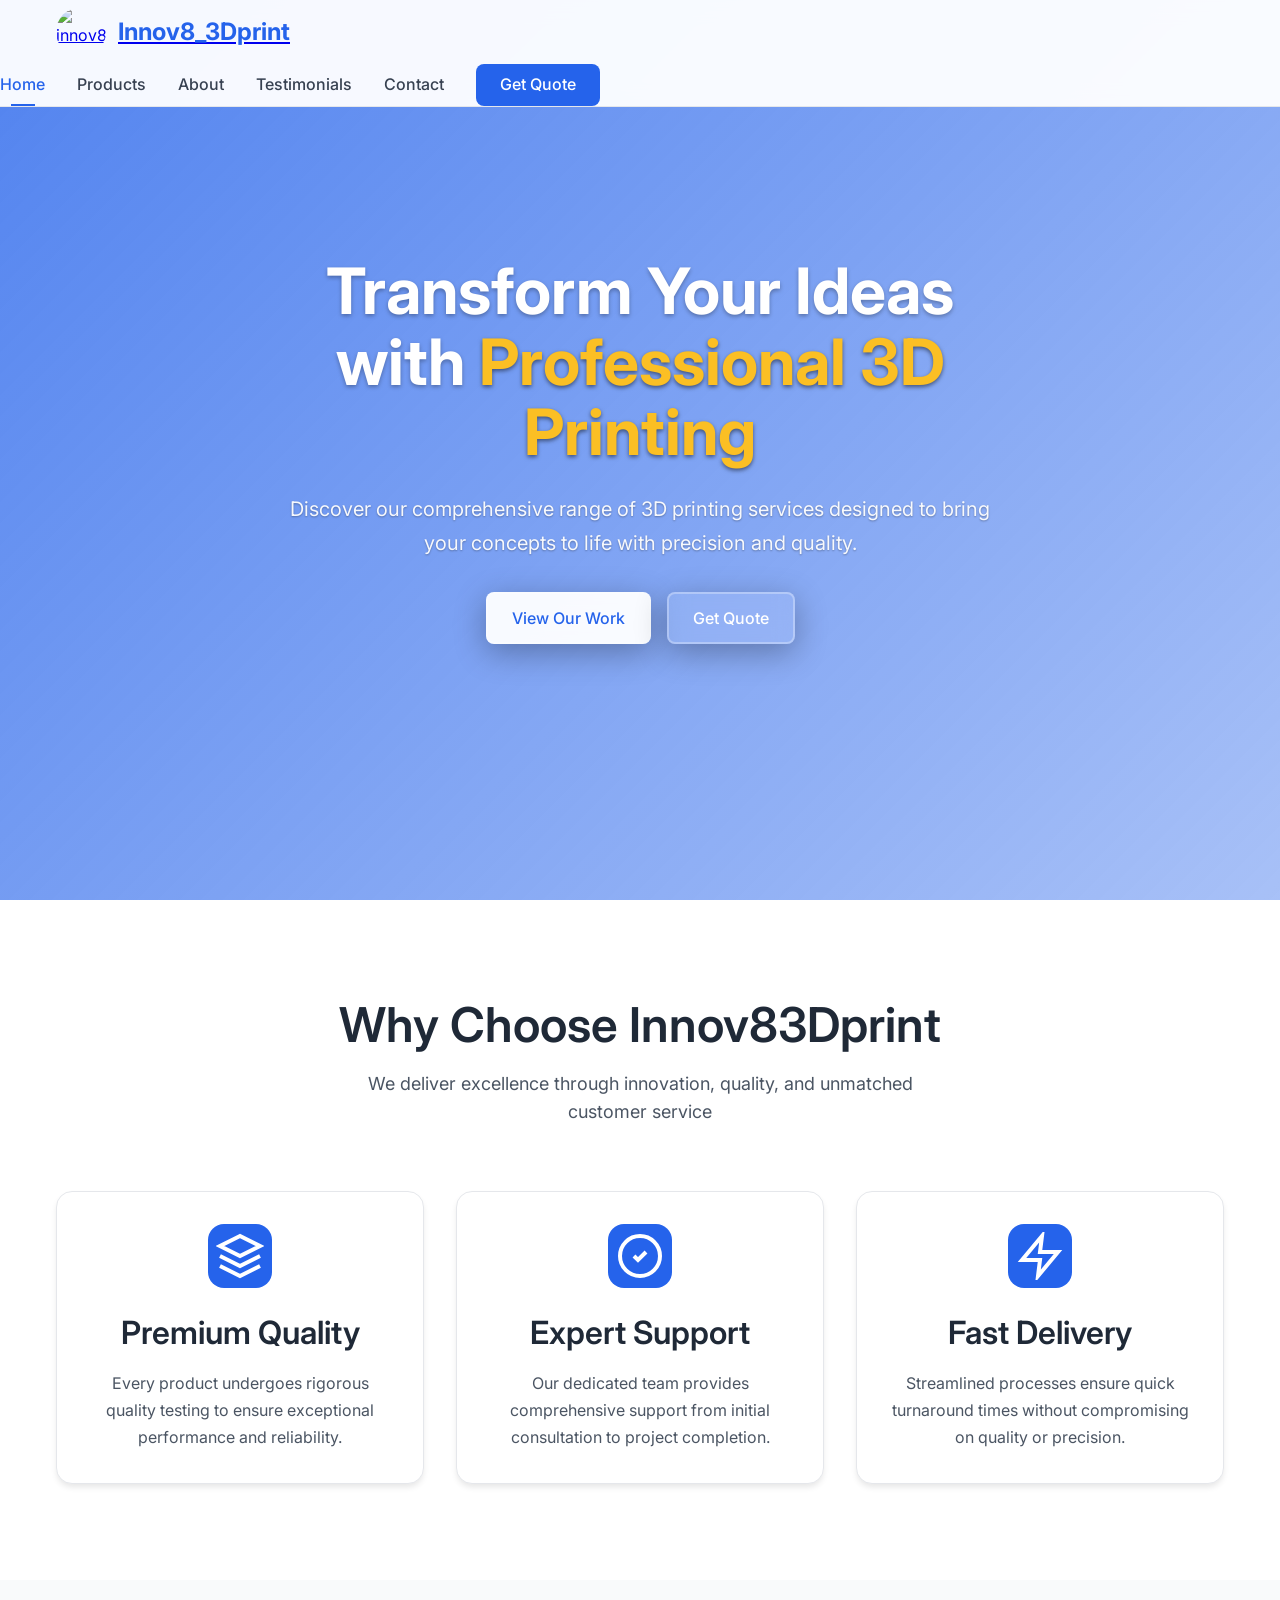
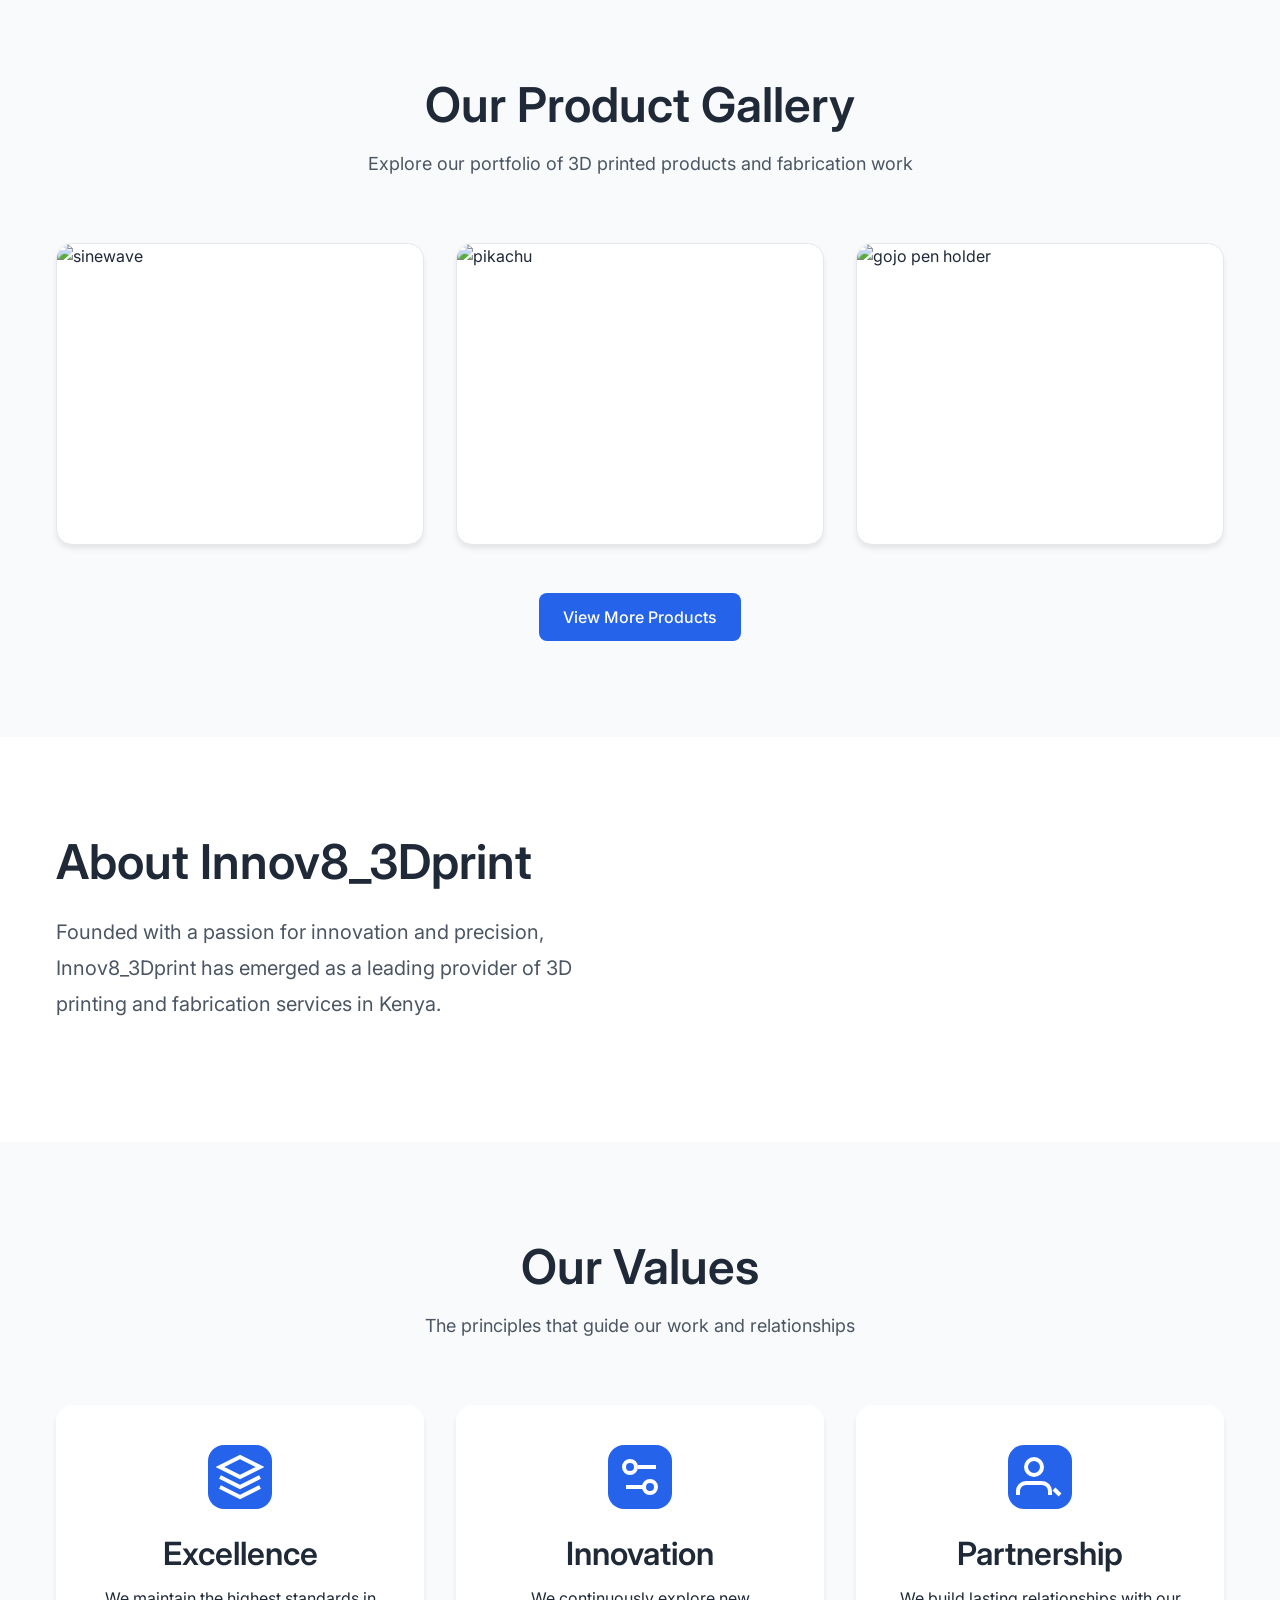
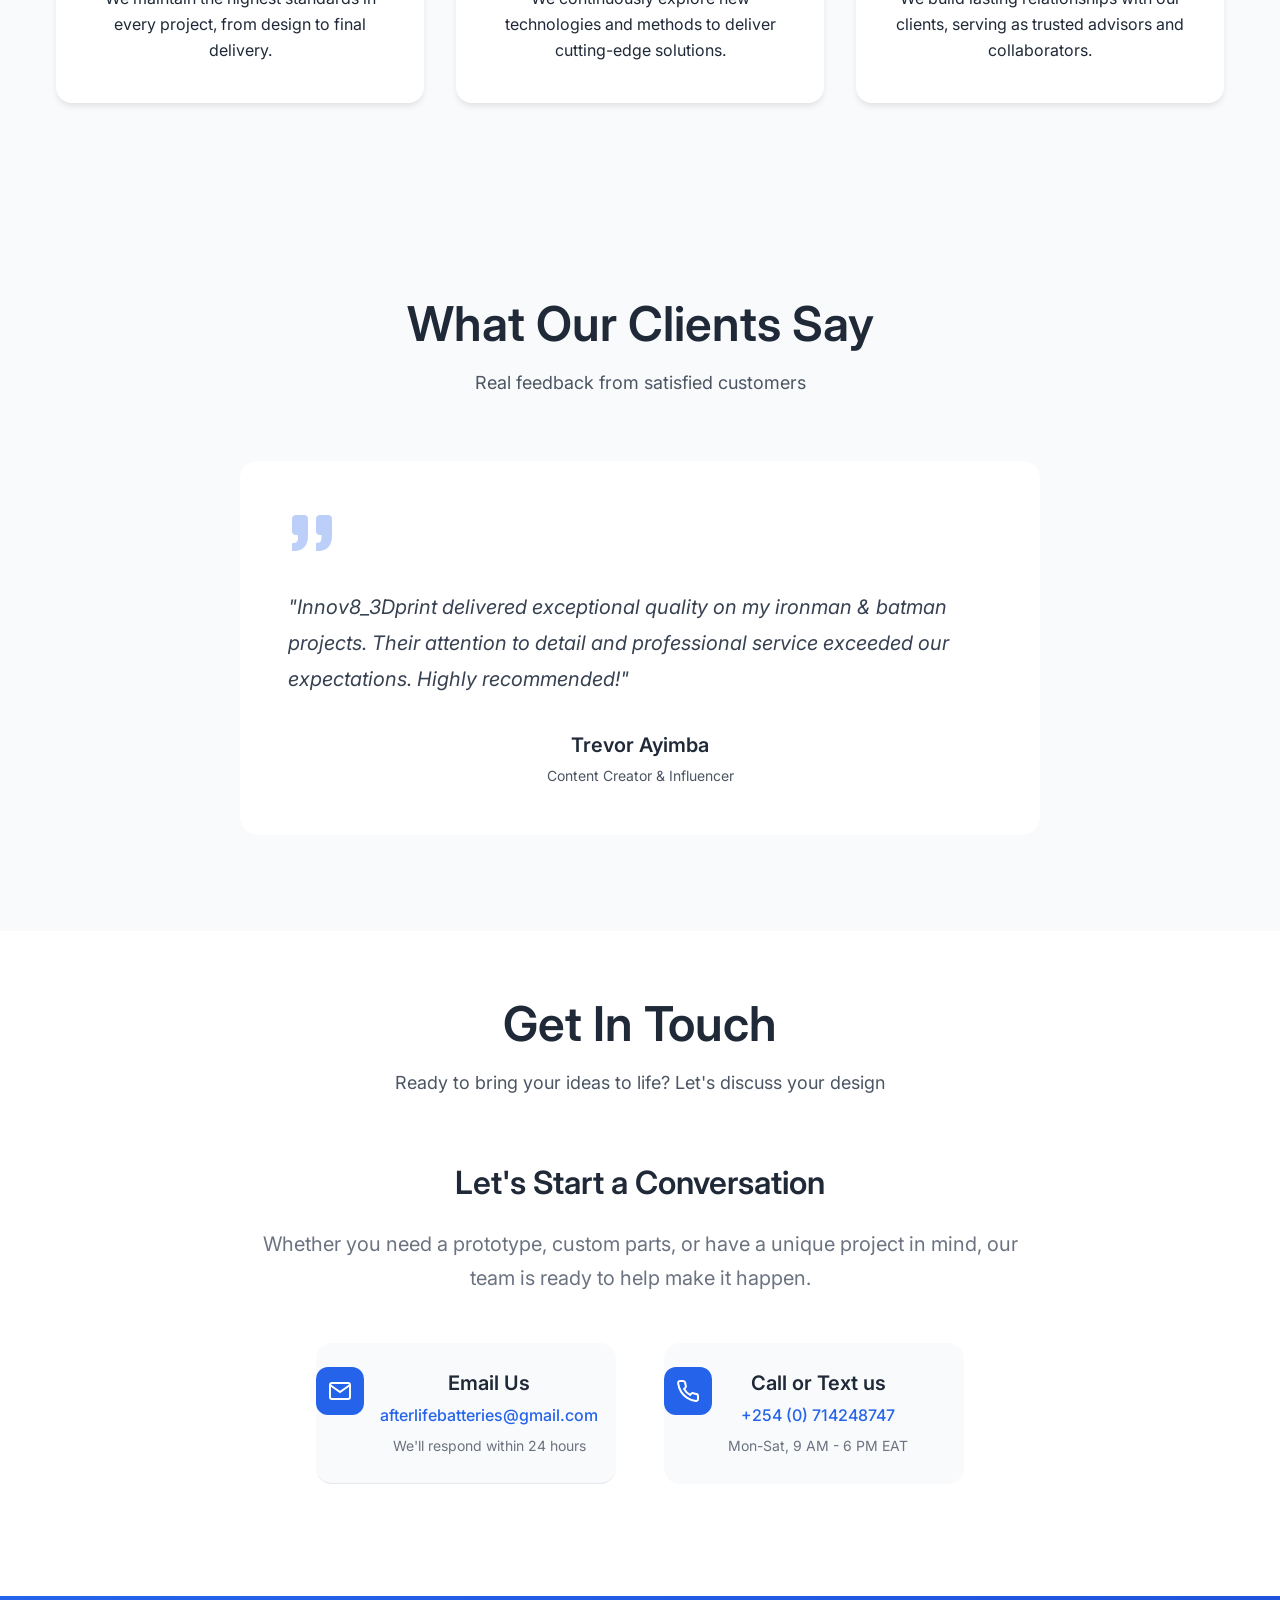
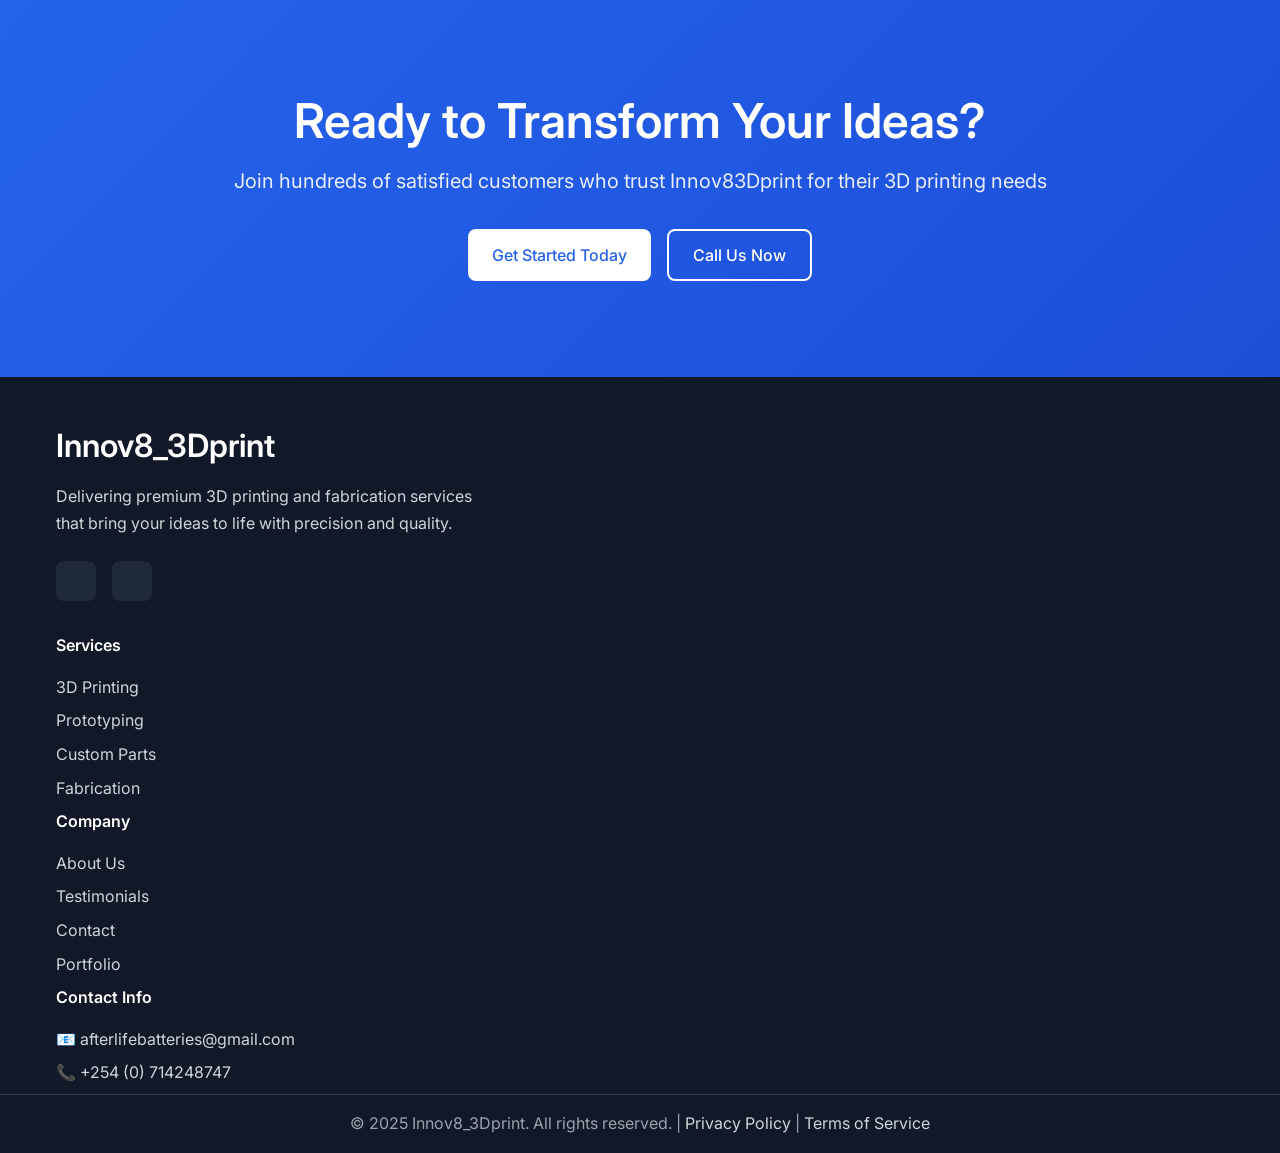
==== commit cd709b71: "Update index.html" ====
--- a/index.html
+++ b/index.html
@@ -197,9 +197,6 @@
                     <h2>About Innov8_3Dprint</h2>
                     <p class="lead">Founded with a passion for innovation and precision, Innov8_3Dprint has emerged as a leading provider of 3D printing and fabrication services in Kenya.</p>
                 </div>
-                <div class="story-image">
-                    <img src="https://images.pexels.com/photos/3184339/pexels-photo-3184339.jpeg?auto=compress&cs=tinysrgb&w=800" alt="Our 3D printing facility">
-                </div>
             </div>
         </div>
     </section>
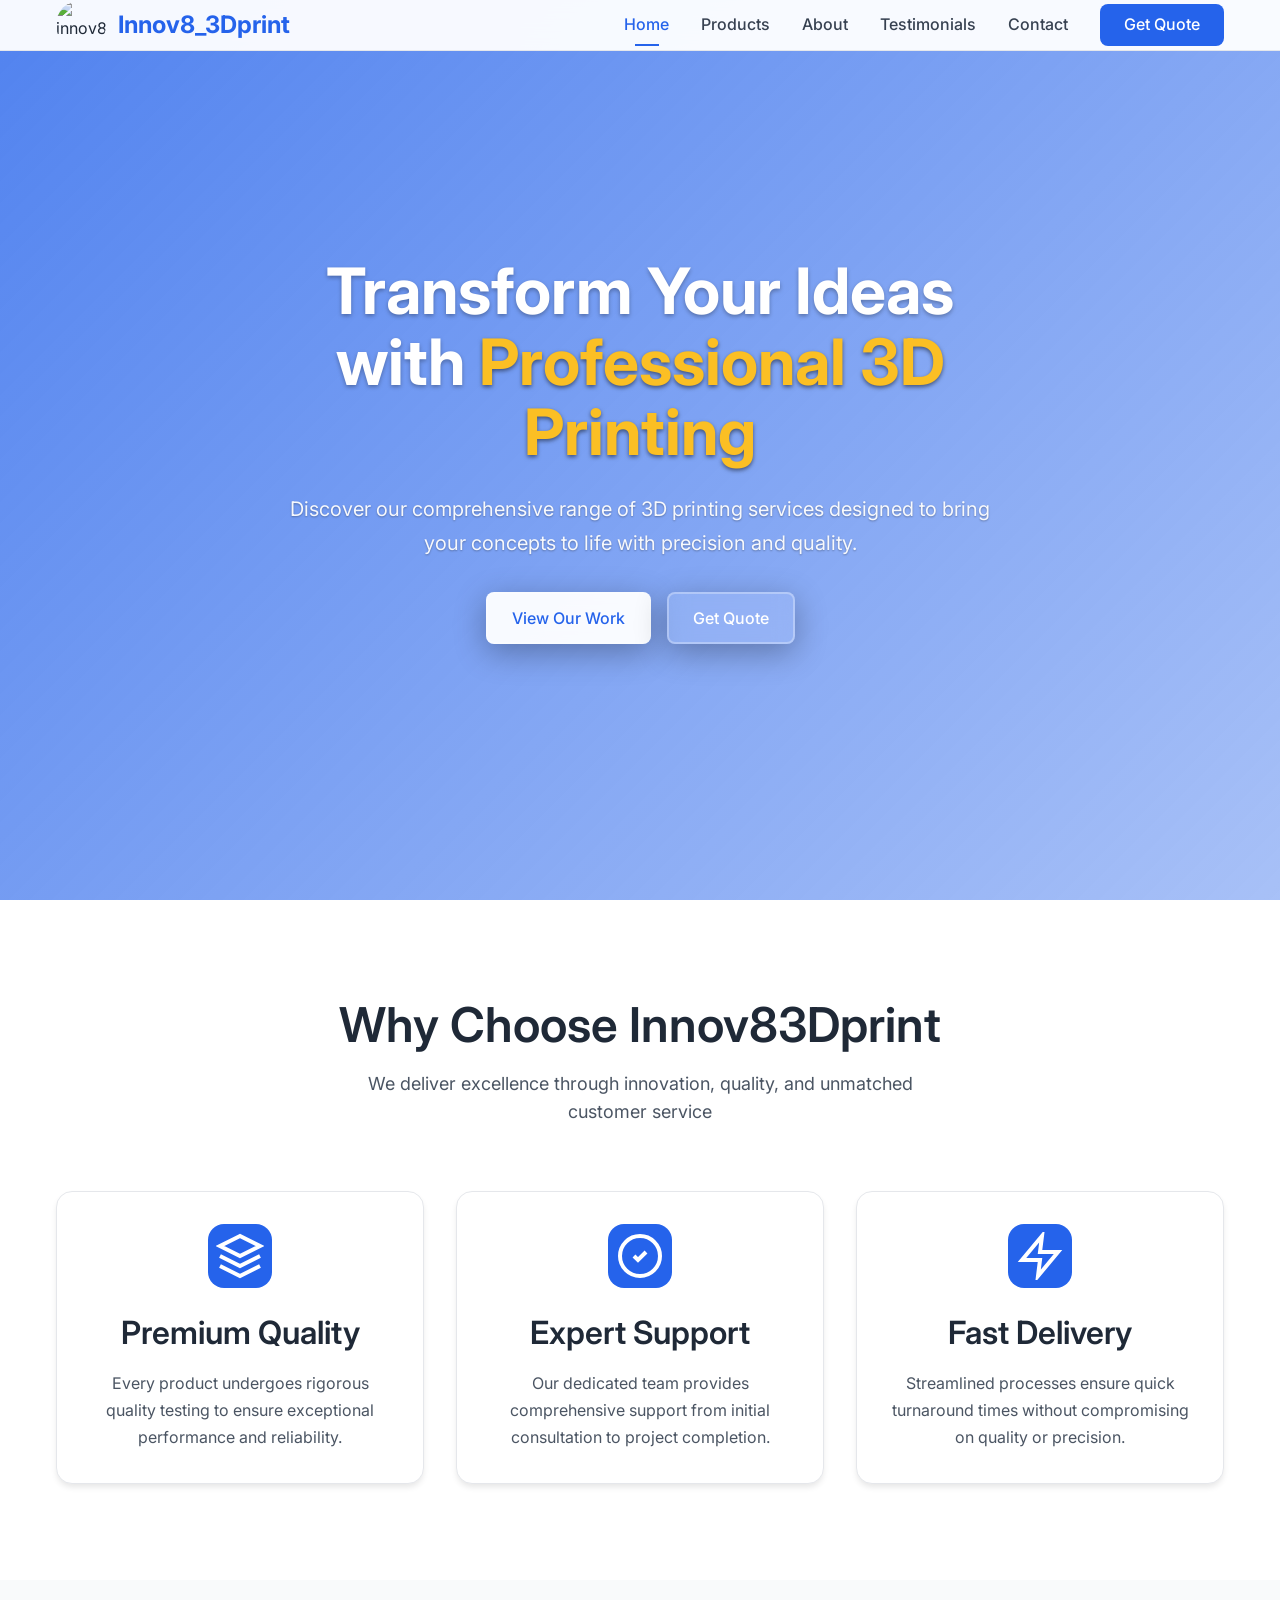
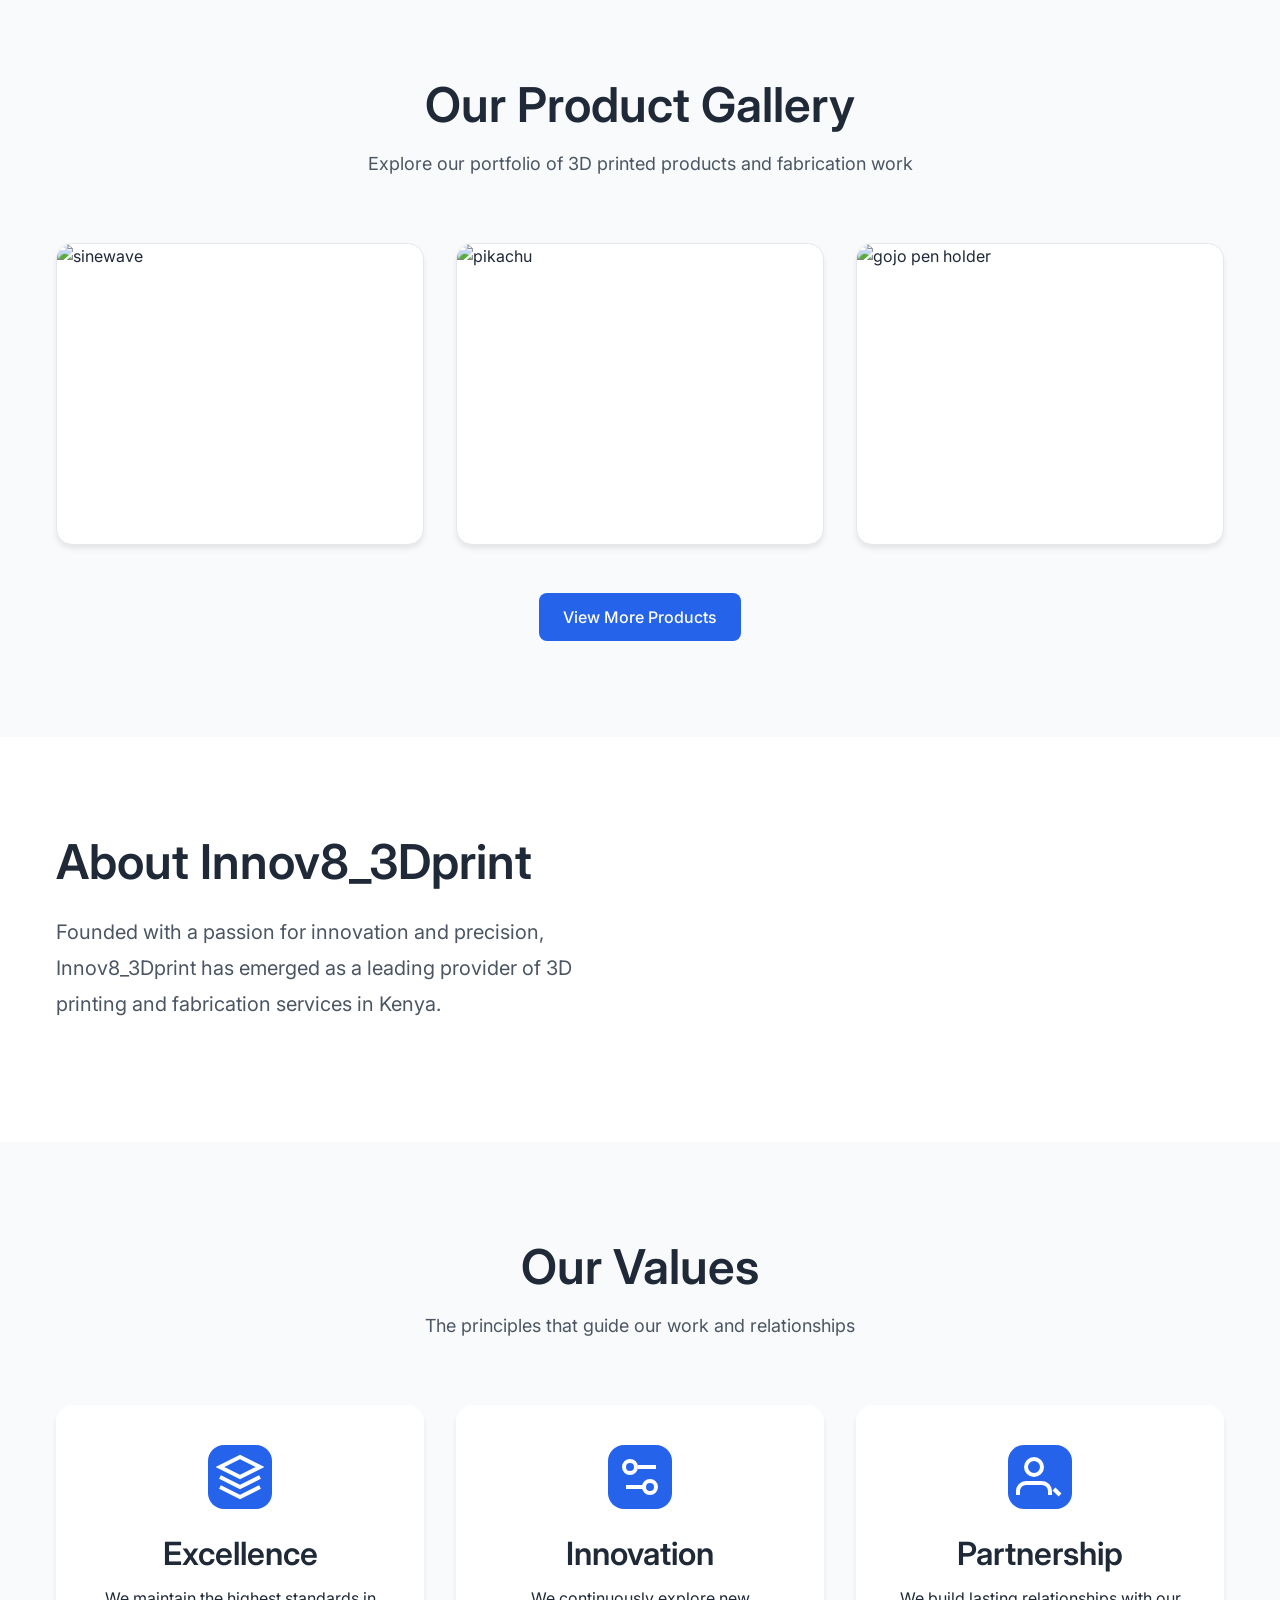
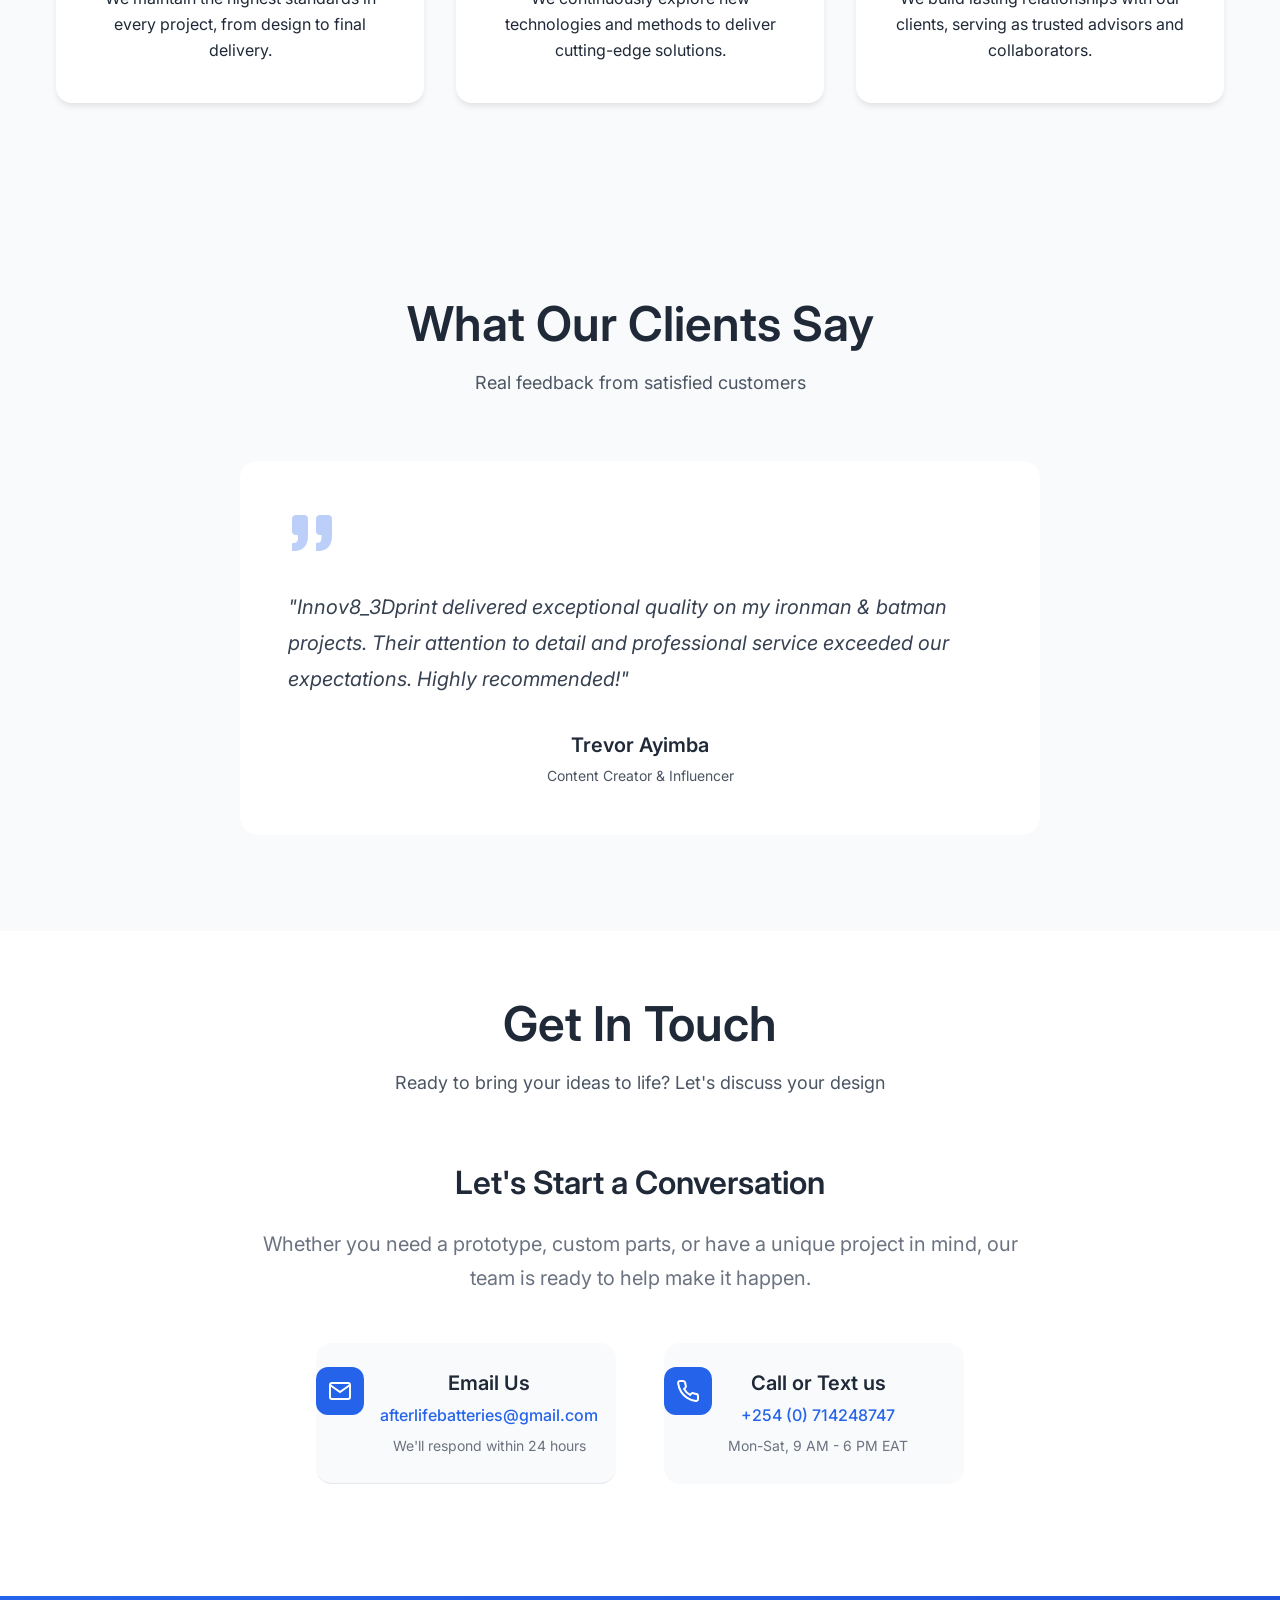
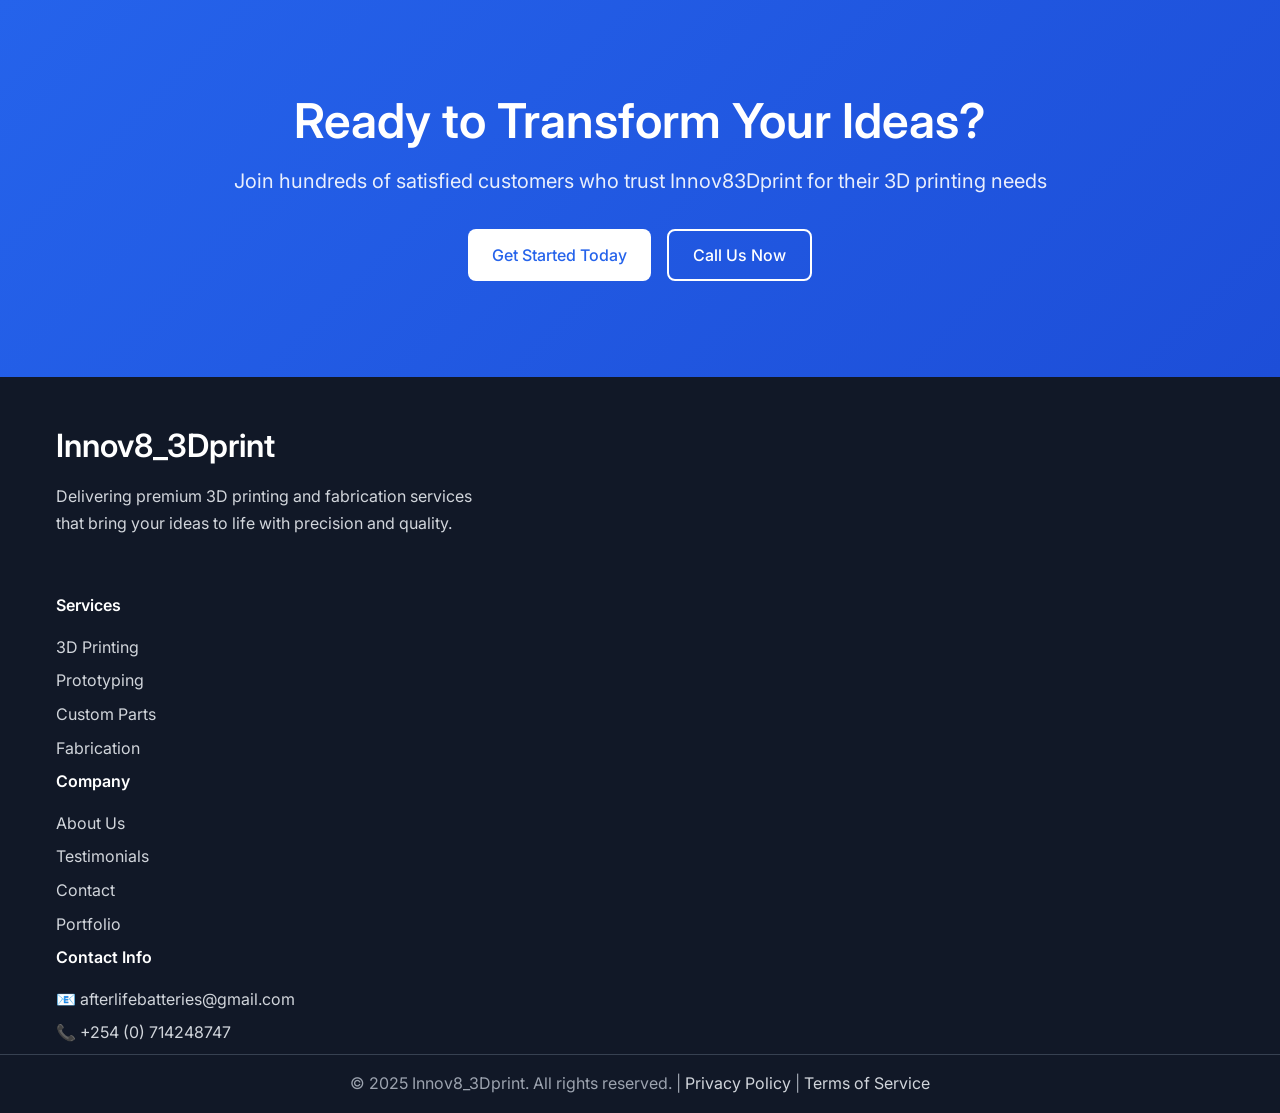
==== commit 2e18aa83: "Update index.html" ====
--- a/index.html
+++ b/index.html
@@ -16,10 +16,9 @@
     <!-- Navigation -->
     <nav class="navbar">
         <div class="nav-container">
-            <a href="#" class="nav-logo">
+            <div class="nav-logo">
                 <img src="https://raw.githubusercontent.com/CalKK/innov83Dprint/main/gallery/INNOV8_3DPRINT.jpeg" alt="innov8_3dprint">
                 <h2>Innov8_3Dprint</h2>
-            </a>
             </div>
             <div class="nav-menu" id="nav-menu">
                 <a href="#home" class="nav-link active">Home</a>
--- a/css/styles.css
+++ b/css/styles.css
@@ -103,7 +103,6 @@
     display: flex;
     justify-content: space-between;
     align-items: center;
-    height: 4rem;
 }
 .nav-logo {
   display: flex;
@@ -128,6 +127,7 @@
     display: flex;
     align-items: center;
     gap: 2rem;
+    margin-left: auto;
 }
 
 .nav-link {
@@ -1470,22 +1470,21 @@
     gap: 1rem;
 }
 
-.social-links a {
-    width: 2.5rem;
-    height: 2.5rem;
-    background: var(--gray-800);
-    border-radius: 0.5rem;
-    display: flex;
-    align-items: center;
-    justify-content: center;
-    color: var(--gray-300);
-    transition: all 0.3s ease;
-}
-
-.social-links a:hover {
-    background: var(--primary);
-    color: white;
-    transform: translateY(-2px);
+.social-icons a {
+  display: flex;
+  align-items: center;
+  justify-content: center;
+  width: 40px;
+  height: 40px;
+  background-color: rgba(255, 255, 255, 0.1);
+  border-radius: 50%;
+  color: var(--light-color);
+  transition: var(--transition);
+}
+
+.social-icons a:hover {
+  background-color: var(--primary-color);
+  transform: translateY(-5px);
 }
 
 
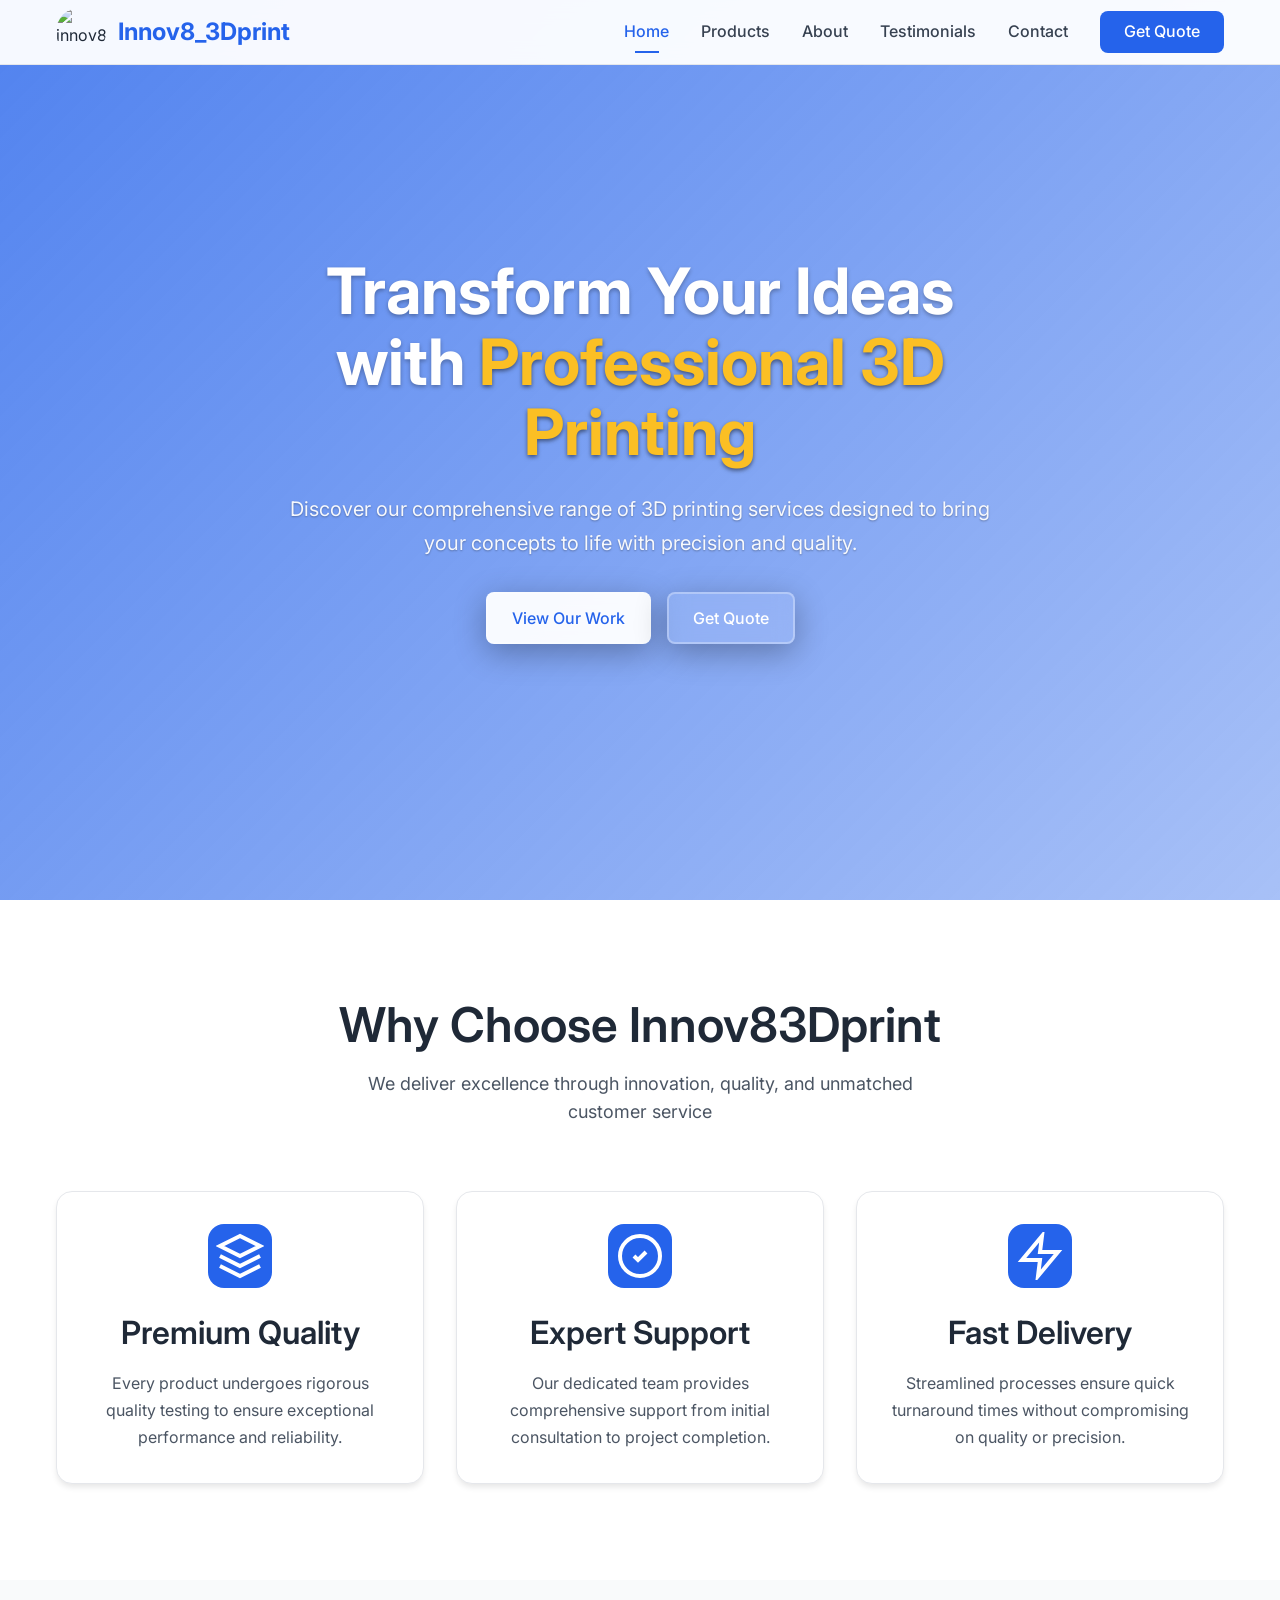
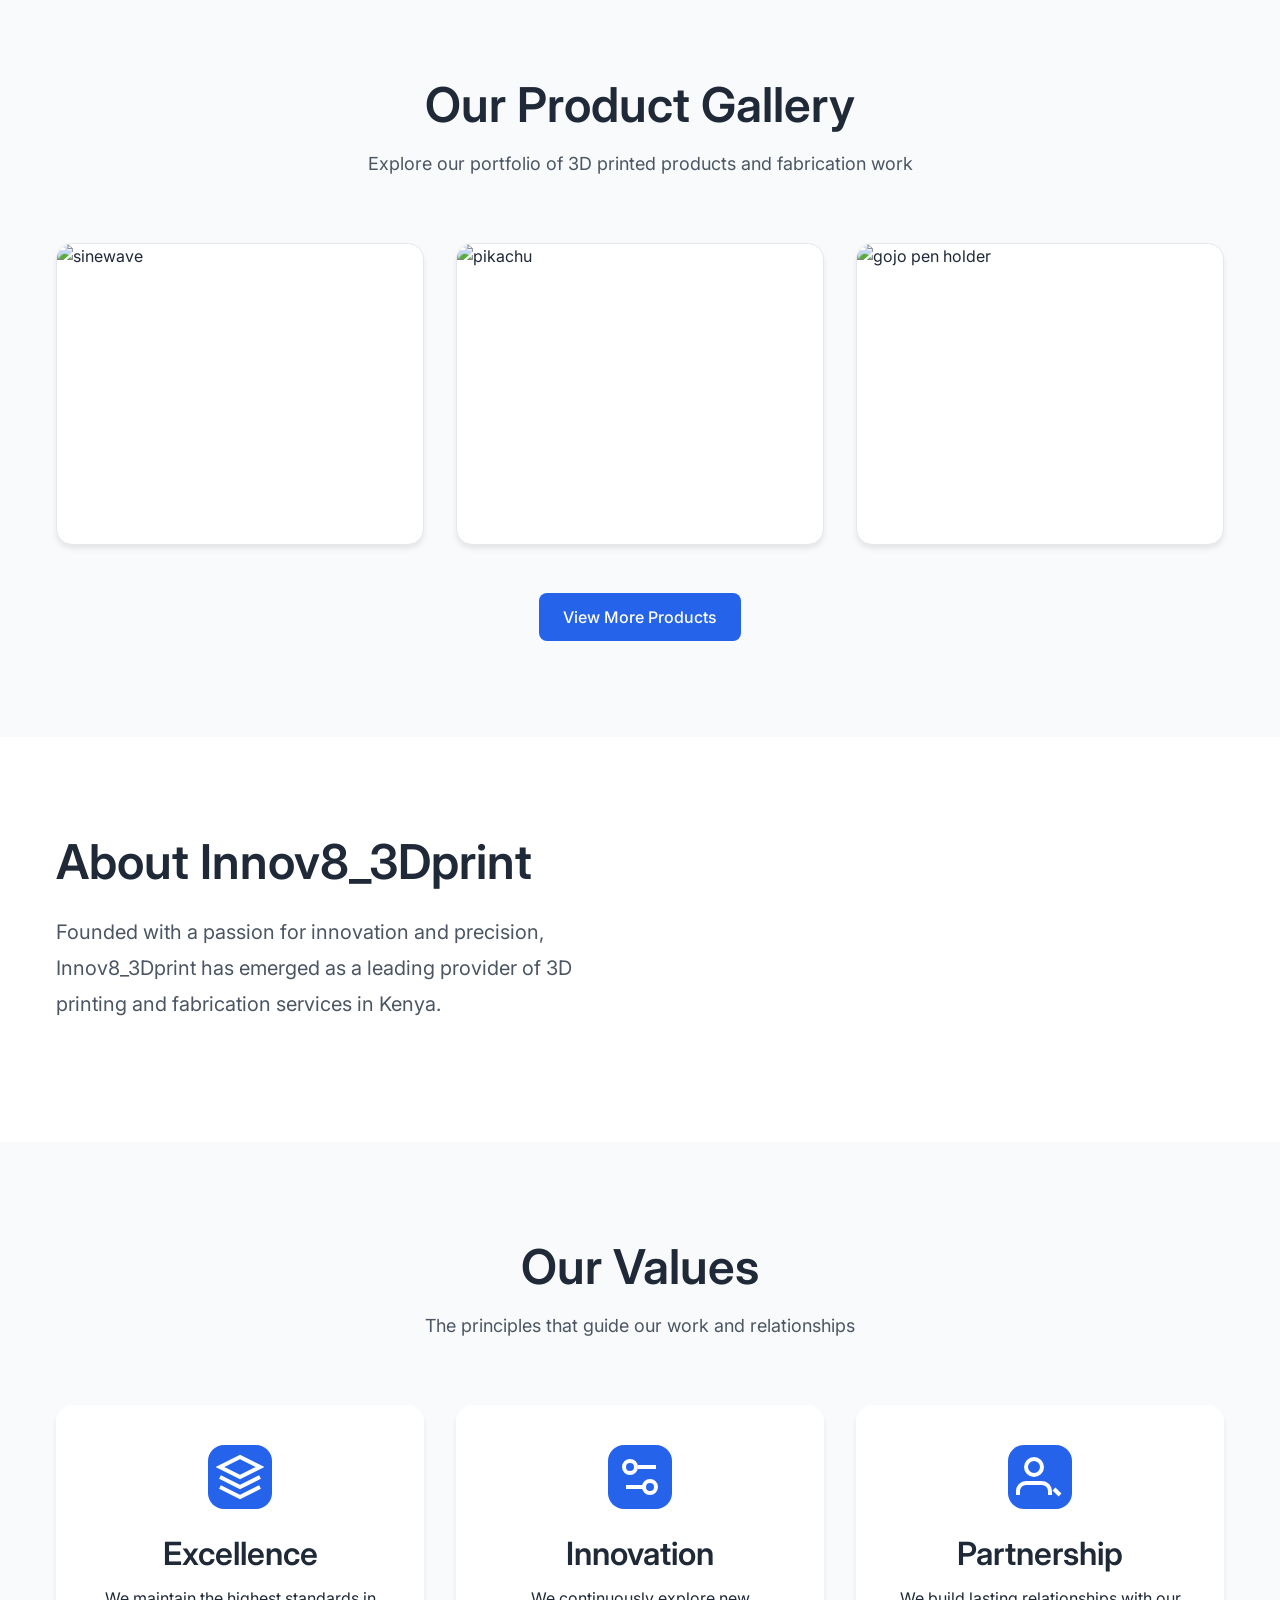
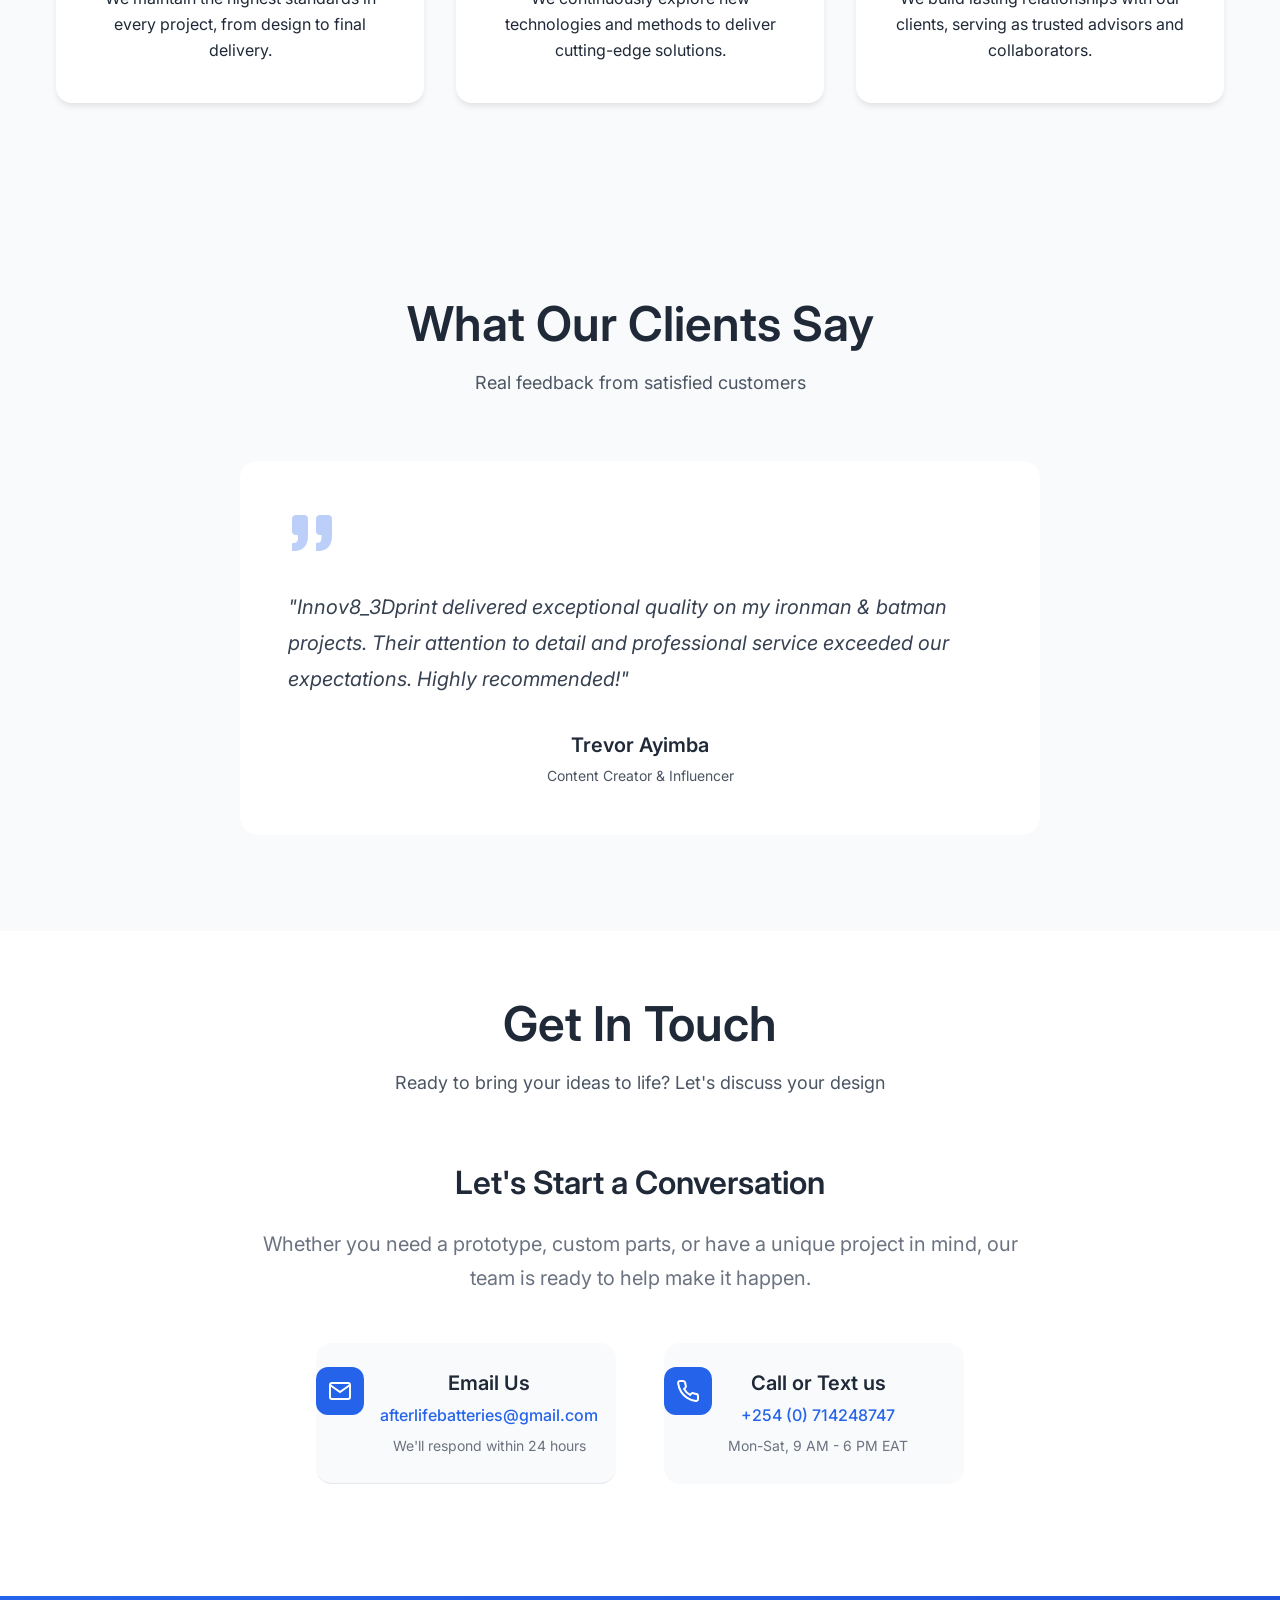
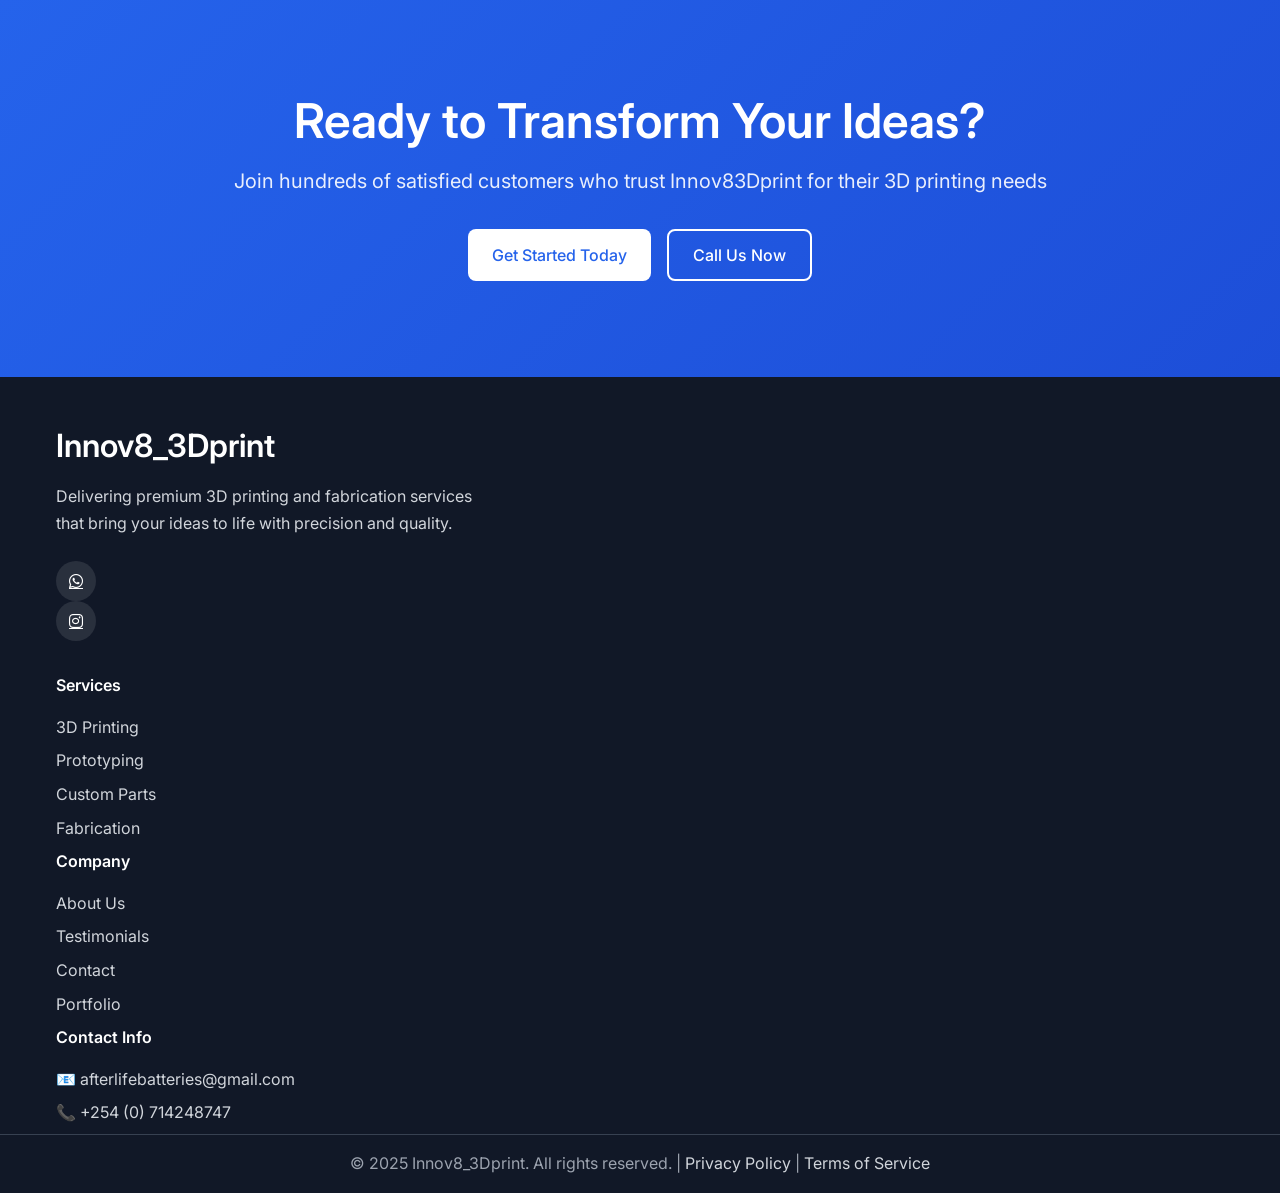
==== commit 7a99bfab: "Update index.html" ====
--- a/index.html
+++ b/index.html
@@ -10,6 +10,8 @@
     <link rel="preconnect" href="https://fonts.googleapis.com"> 
     <link rel="preconnect" href="https://fonts.gstatic.com" crossorigin> 
     <link href="https://fonts.googleapis.com/css2?family=Inter:wght@400;500;600;700&display=swap" rel="stylesheet">
+    <link rel="stylesheet" href="https://cdnjs.cloudflare.com/ajax/libs/font-awesome/6.4.0/css/all.min.css">
+
     <link rel="icon" href="https://raw.githubusercontent.com/CalKK/innov83Dprint/main/gallery/favicon.jpeg" type="image/png">
 </head>
 <body>
@@ -385,10 +387,10 @@
                 <div class="footer-section">
                     <h3>Innov8_3Dprint</h3>
                     <p>Delivering premium 3D printing and fabrication services that bring your ideas to life with precision and quality.</p>
-                  <div class="social-links">
-                  <a href="https://whatsapp.com/channel/0029VbBMHA50rGiOO7BfVl2T" class="whatsapp-float" target="_blank"><i class="fab fa-whatsapp"></i></a>
-                  <a href="https://www.instagram.com/innov8_3dprint?igsh=dmlhOWJqaTM2bjgw" target="_blank"><i class="fab fa-instagram"></i></a>
-</div>
+                  <div class="social-icons">
+                    <a href="#" aria-label="LinkedIn" title="LinkedIn"><i class="fab fa-whatsapp"></i></a>
+                    <a href="#" aria-label="Instagram" title="Instagram"><i class="fab fa-instagram"></i></a>
+      </div>
 
                     </div>
                 </div>
--- a/css/styles.css
+++ b/css/styles.css
@@ -103,6 +103,7 @@
     display: flex;
     justify-content: space-between;
     align-items: center;
+    height: 4rem;
 }
 .nav-logo {
   display: flex;
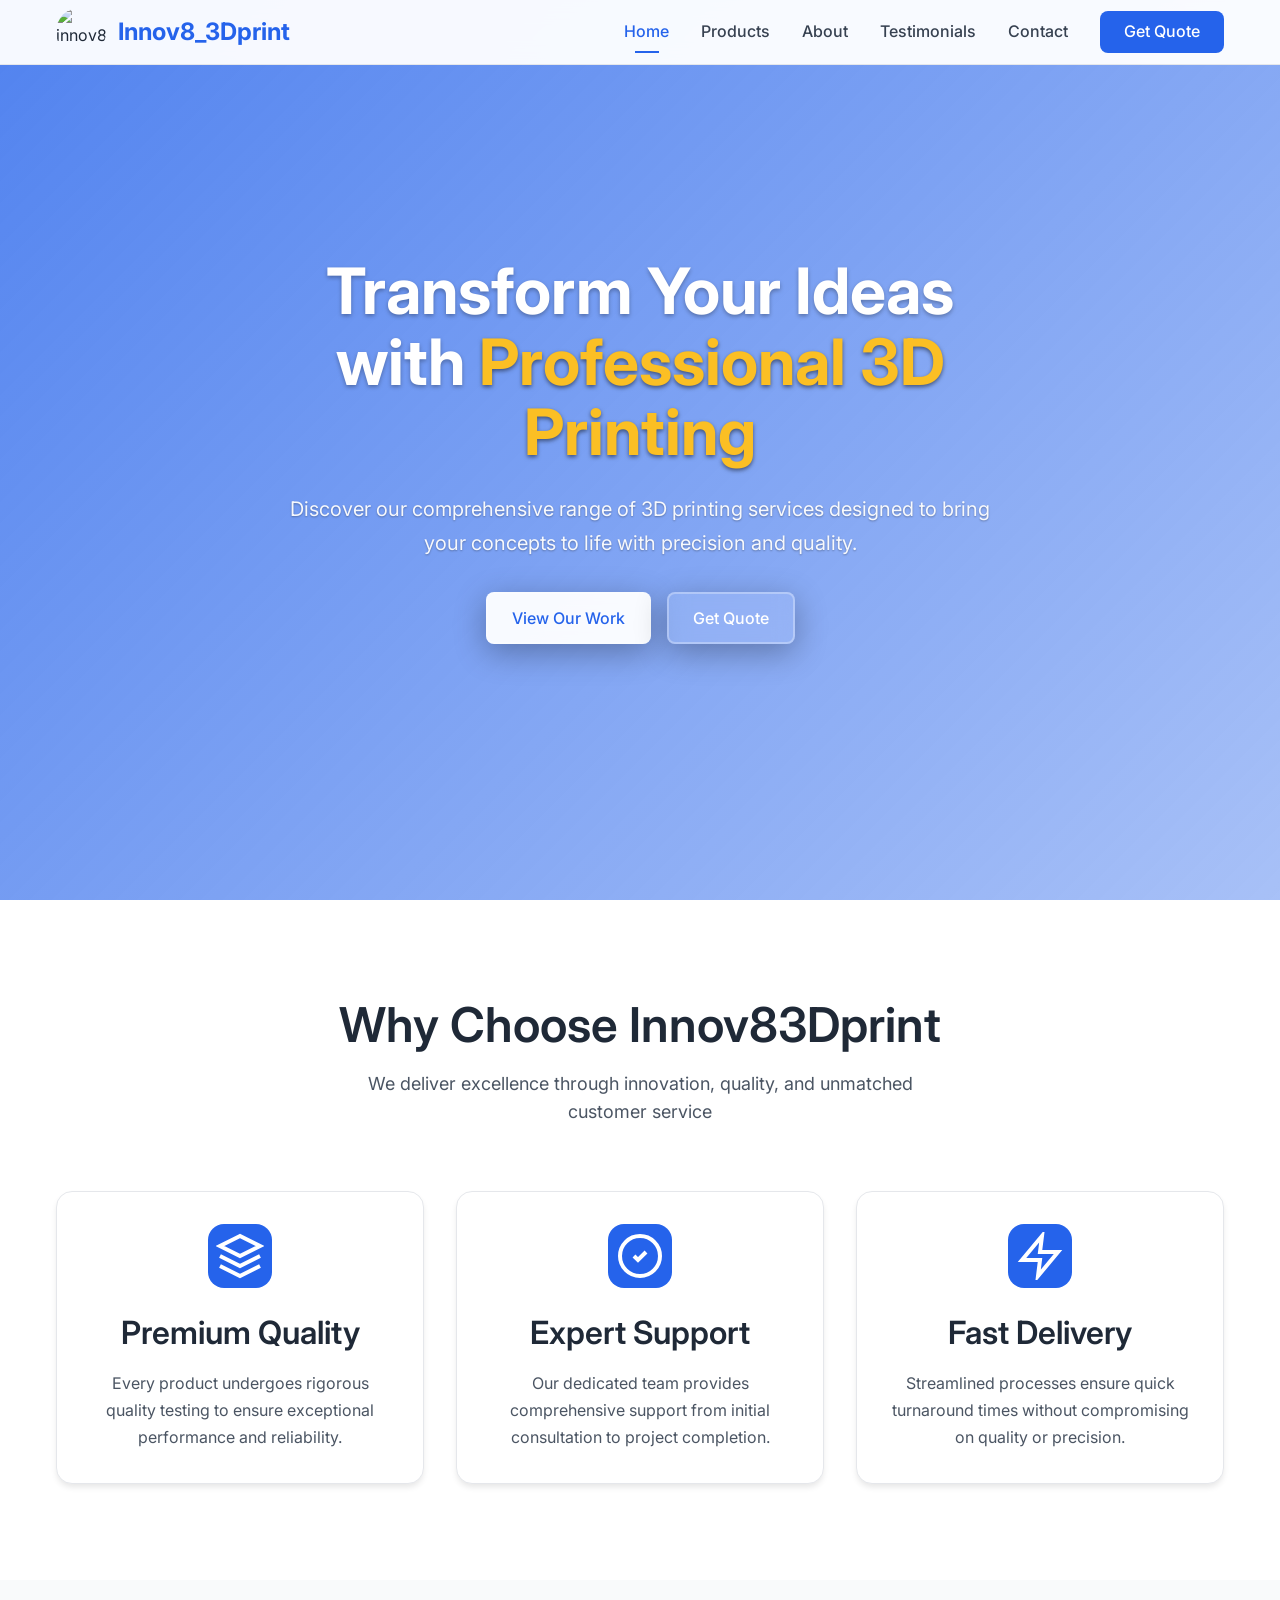
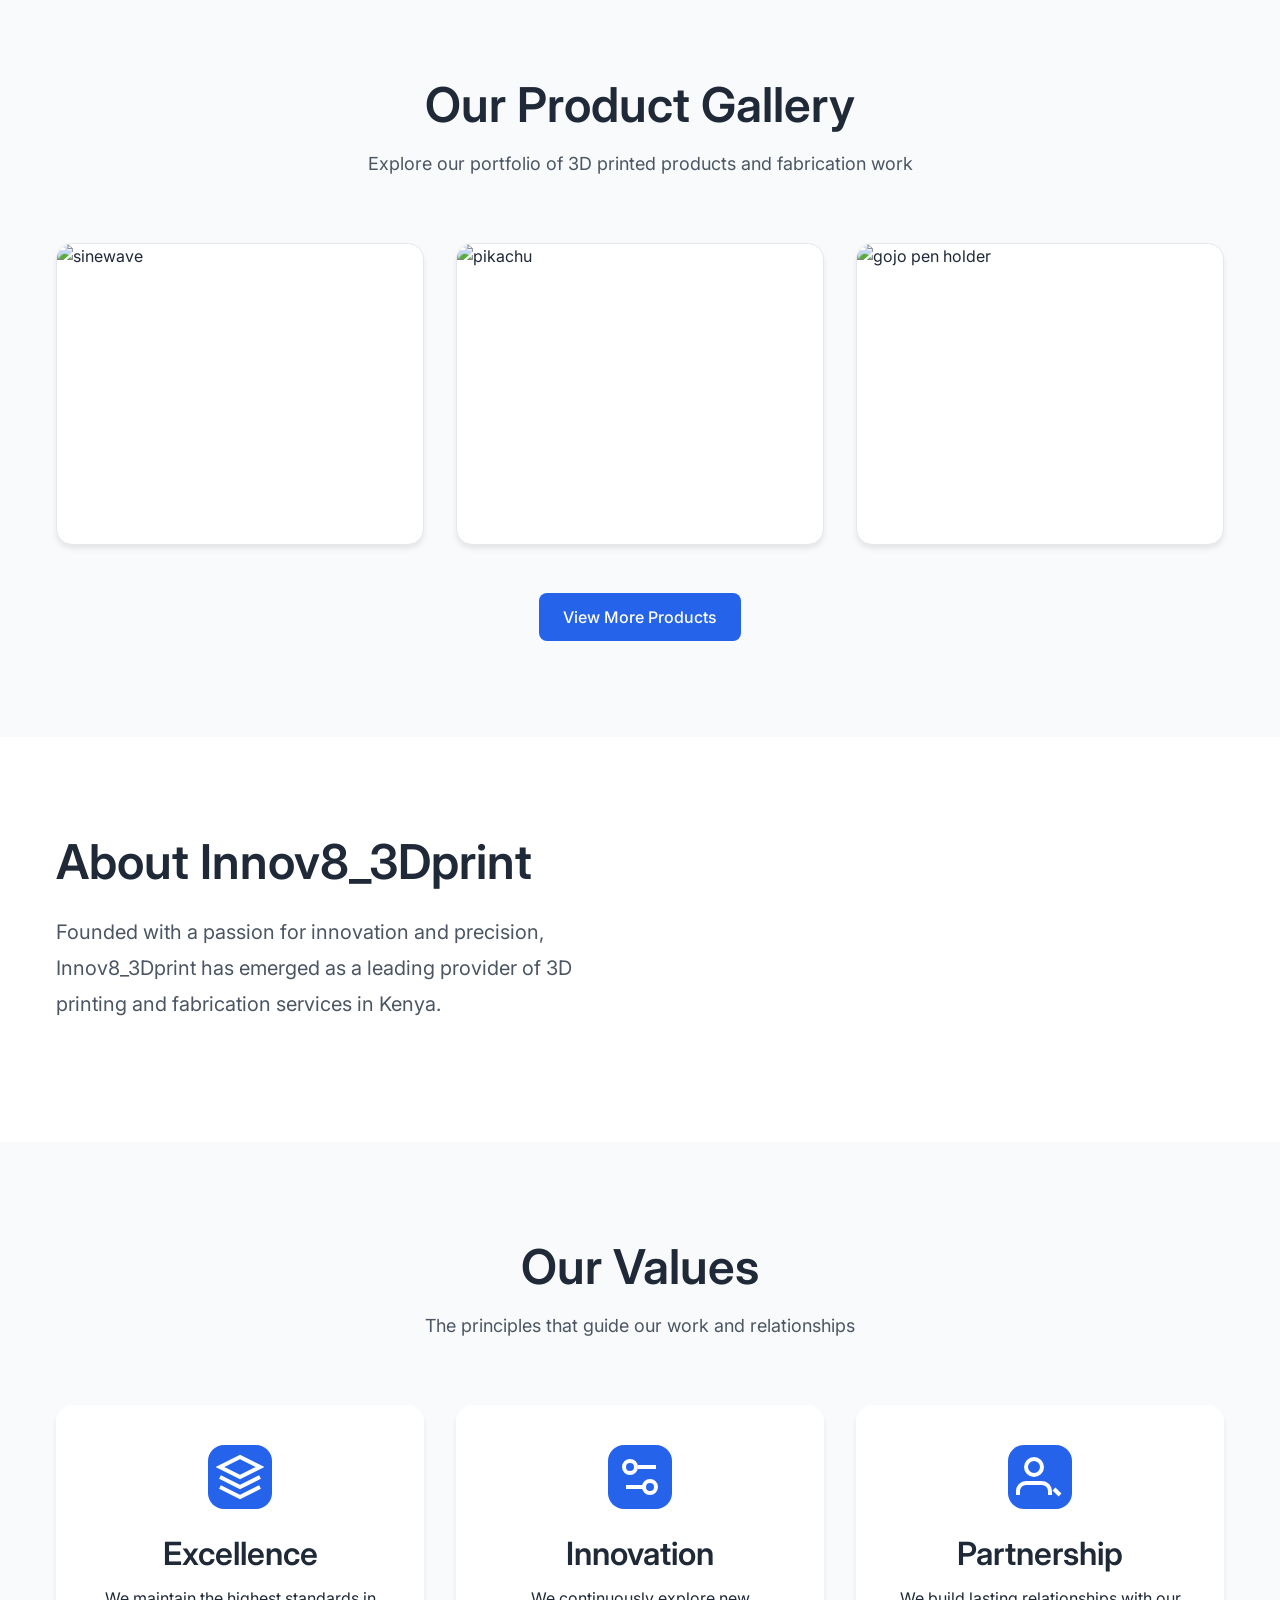
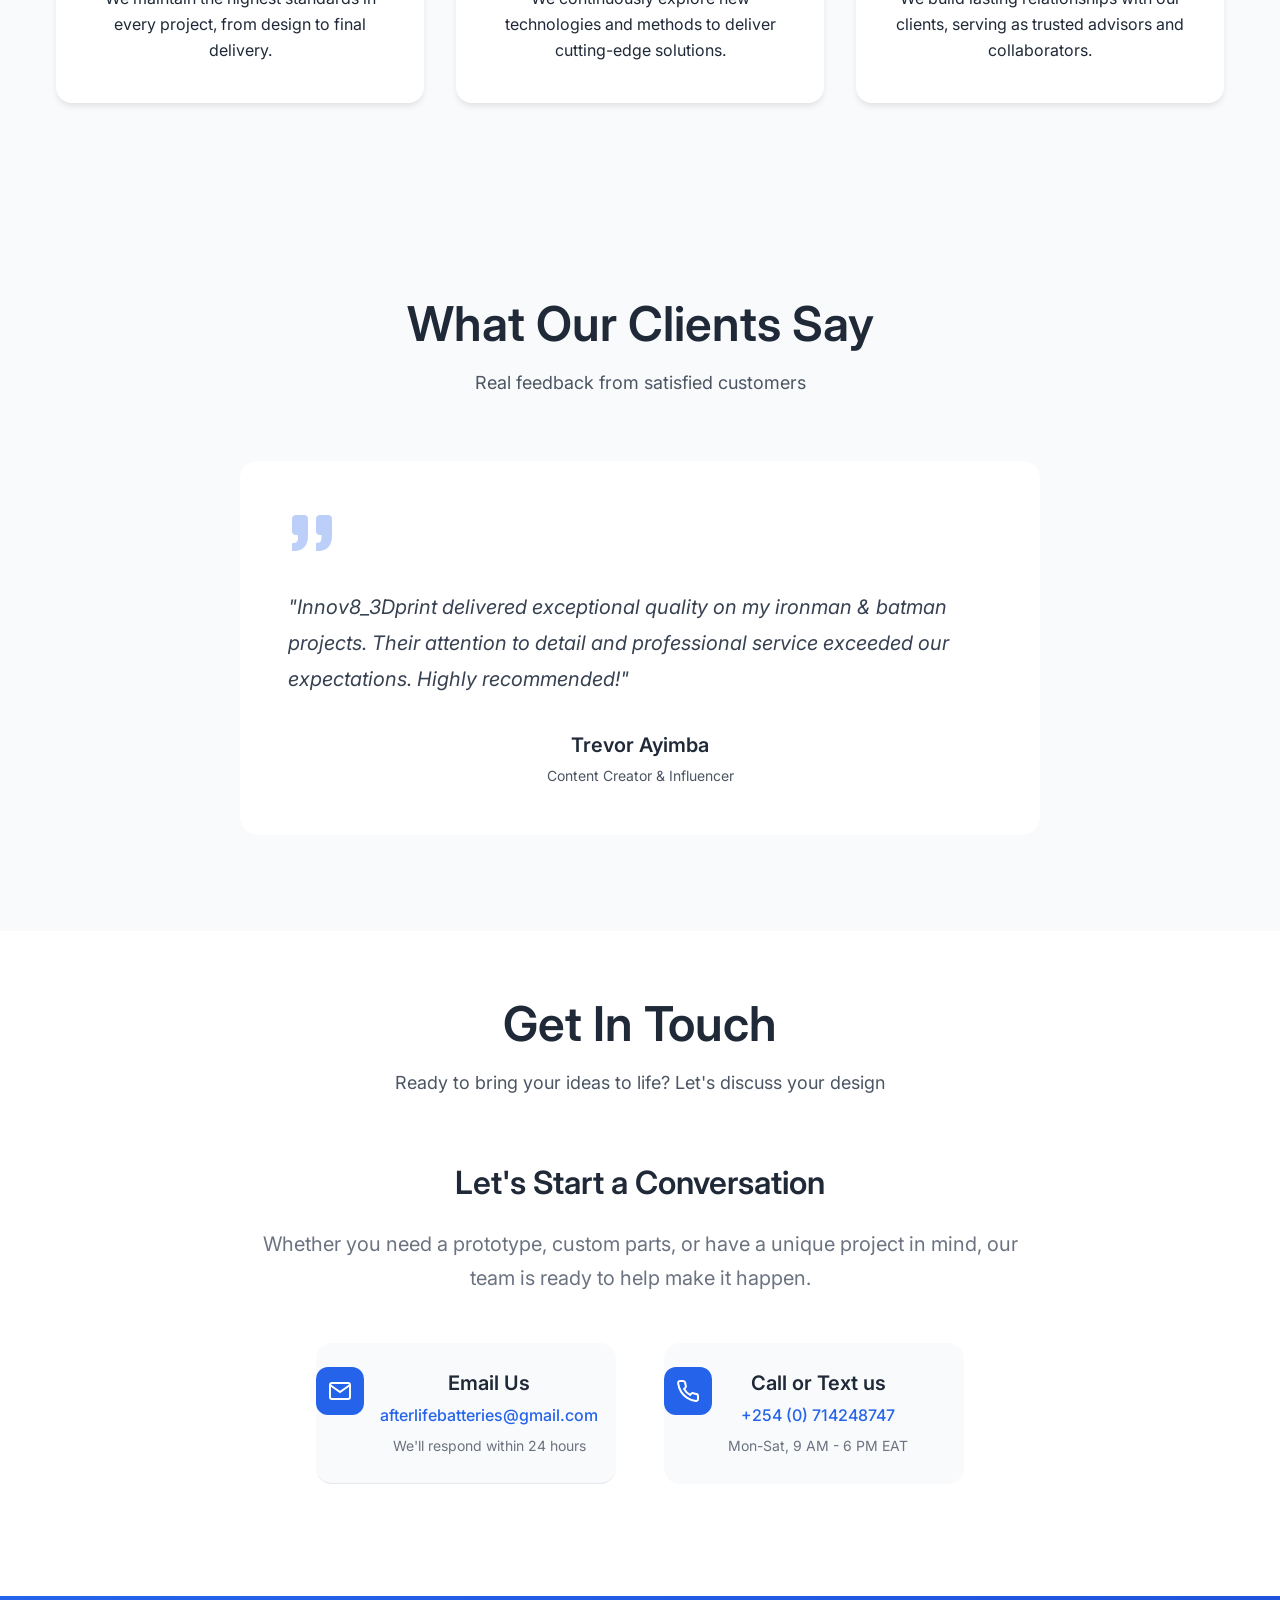
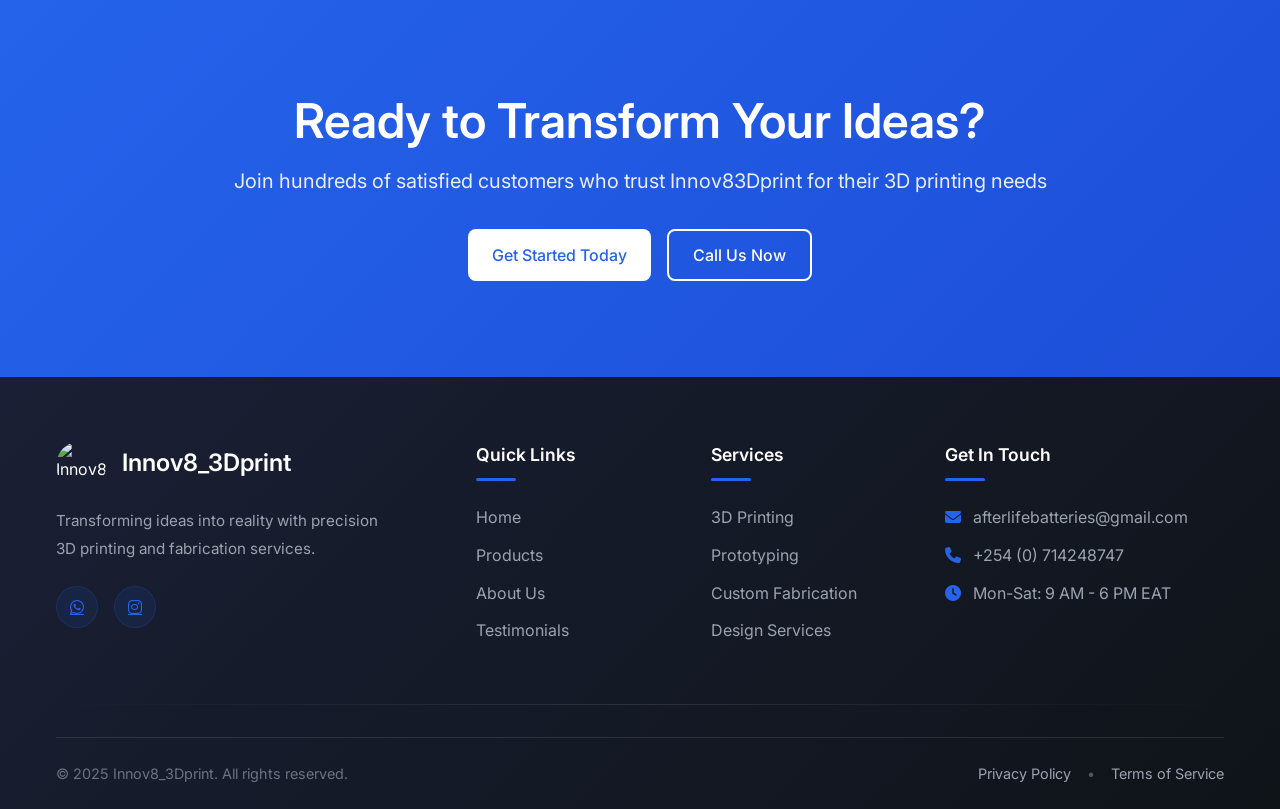
==== commit 47837441: "Updated index.html" ====
--- a/index.html
+++ b/index.html
@@ -24,7 +24,19 @@
             </div>
             <div class="nav-menu" id="nav-menu">
                 <a href="#home" class="nav-link active">Home</a>
-                <a href="#products" class="nav-link">Products</a>
+                <div class="nav-dropdown">
+                    <a href="#products" class="nav-link">Products</a>
+                    <div class="dropdown-content">
+                        <div class="dropdown-item has-submenu">
+                            <a href="action-figures.html">Action Figures</a>
+                            <div class="submenu">
+                                <a href="action-figures-dc.html">DC</a>
+                                <a href="action-figures-marvel.html">Marvel</a>
+                            </div>
+                        </div>
+                        <a href="halloween.html" class="dropdown-item">Halloween</a>
+                    </div>
+                </div>
                 <a href="#about" class="nav-link">About</a>
                 <a href="#testimonials" class="nav-link">Testimonials</a>
                 <a href="#contact" class="nav-link">Contact</a>
@@ -384,44 +396,61 @@
     <footer class="footer">
         <div class="container">
             <div class="footer-content">
+                <div class="footer-section footer-brand">
+                    <div class="footer-logo">
+                        <img src="https://raw.githubusercontent.com/CalKK/innov83Dprint/main/gallery/INNOV8_3DPRINT.jpeg" alt="Innov8_3Dprint">
+                        <h3>Innov8_3Dprint</h3>
+                    </div>
+                    <p>Transforming ideas into reality with precision 3D printing and fabrication services.</p>
+                    <div class="social-icons">
+                        <a href="https://whatsapp.com/channel/0029VbBMHA50rGiOO7BfVl2T" aria-label="WhatsApp" title="WhatsApp"><i class="fab fa-whatsapp"></i></a>
+                        <a href="https://www.instagram.com/innov8_3dprint?igsh=dmlhOWJqaTM2bjgw" aria-label="Instagram" title="Instagram"><i class="fab fa-instagram"></i></a>
+                    </div>
+                </div>
                 <div class="footer-section">
-                    <h3>Innov8_3Dprint</h3>
-                    <p>Delivering premium 3D printing and fabrication services that bring your ideas to life with precision and quality.</p>
-                  <div class="social-icons">
-                    <a href="#" aria-label="LinkedIn" title="LinkedIn"><i class="fab fa-whatsapp"></i></a>
-                    <a href="#" aria-label="Instagram" title="Instagram"><i class="fab fa-instagram"></i></a>
-      </div>
-
-                    </div>
+                    <h4>Quick Links</h4>
+                    <ul>
+                        <li><a href="#home">Home</a></li>
+                        <li><a href="#products">Products</a></li>
+                        <li><a href="#about">About Us</a></li>
+                        <li><a href="#testimonials">Testimonials</a></li>
+                    </ul>
                 </div>
                 <div class="footer-section">
                     <h4>Services</h4>
                     <ul>
                         <li><a href="#products">3D Printing</a></li>
                         <li><a href="#products">Prototyping</a></li>
-                        <li><a href="#products">Custom Parts</a></li>
-                        <li><a href="#products">Fabrication</a></li>
+                        <li><a href="#products">Custom Fabrication</a></li>
+                        <li><a href="#products">Design Services</a></li>
                     </ul>
                 </div>
                 <div class="footer-section">
-                    <h4>Company</h4>
-                    <ul>
-                        <li><a href="#about">About Us</a></li>
-                        <li><a href="#testimonials">Testimonials</a></li>
-                        <li><a href="#contact">Contact</a></li>
-                        <li><a href="#products">Portfolio</a></li>
+                    <h4>Get In Touch</h4>
+                    <ul class="contact-info">
+                        <li>
+                            <i class="fas fa-envelope"></i>
+                            <a href="mailto:afterlifebatteries@gmail.com">afterlifebatteries@gmail.com</a>
+                        </li>
+                        <li>
+                            <i class="fas fa-phone"></i>
+                            <a href="https://wa.me/254714248747" target="_blank">+254 (0) 714248747</a>
+                        </li>
+                        <li>
+                            <i class="fas fa-clock"></i>
+                            <span>Mon-Sat: 9 AM - 6 PM EAT</span>
+                        </li>
                     </ul>
                 </div>
-                <div class="footer-section">
-                    <h4>Contact Info</h4>
-                    <ul>
-                        <li>📧 <a href="mailto:afterlifebatteries@gmail.com" style="color: var(--gray-300); text-decoration: none;">afterlifebatteries@gmail.com</a></li>
-                        <li>📞 <a href="https://wa.me/254714248747" target="_blank" style="color: var(--gray-300); text-decoration: none;">+254 (0) 714248747</a></li>
-                    </ul>
-                </div>
-            </div>
+            </div>
+            <div class="footer-divider"></div>
             <div class="footer-bottom">
-                <p>&copy; 2025 Innov8_3Dprint. All rights reserved. | <a href="#">Privacy Policy</a> | <a href="#">Terms of Service</a></p>
+                <p>&copy; 2025 Innov8_3Dprint. All rights reserved.</p>
+                <div class="footer-links">
+                    <a href="#">Privacy Policy</a>
+                    <span class="separator">•</span>
+                    <a href="#">Terms of Service</a>
+                </div>
             </div>
         </div>
     </footer>
--- a/css/styles.css
+++ b/css/styles.css
@@ -128,7 +128,6 @@
     display: flex;
     align-items: center;
     gap: 2rem;
-    margin-left: auto;
 }
 
 .nav-link {
@@ -153,6 +152,94 @@
     width: 1.5rem;
     height: 2px;
     background: var(--primary);
+}
+
+.nav-dropdown {
+    position: relative;
+    display: inline-block;
+}
+
+.dropdown-content {
+    display: none;
+    position: absolute;
+    top: 100%;
+    left: 0;
+    background: white;
+    min-width: 220px;
+    box-shadow: 0 8px 16px rgba(0, 0, 0, 0.1);
+    border-radius: 0.5rem;
+    padding: 0.5rem 0;
+    margin-top: 0.5rem;
+    z-index: 1001;
+    border: 1px solid var(--gray-200);
+}
+
+.nav-dropdown:hover .dropdown-content {
+    display: block;
+}
+
+.dropdown-item {
+    display: block;
+    padding: 0.75rem 1.5rem;
+    color: var(--gray-700);
+    text-decoration: none;
+    transition: all 0.3s ease;
+    position: relative;
+}
+
+.dropdown-item:hover {
+    background: var(--gray-50);
+    color: var(--primary);
+}
+
+.dropdown-item.has-submenu {
+    position: relative;
+}
+
+.dropdown-item.has-submenu > a {
+    display: block;
+    color: var(--gray-700);
+    text-decoration: none;
+    padding-right: 1.5rem;
+}
+
+.dropdown-item.has-submenu > a::after {
+    content: '›';
+    position: absolute;
+    right: 1rem;
+    font-size: 1.2rem;
+    transition: transform 0.3s ease;
+}
+
+.submenu {
+    display: none;
+    position: absolute;
+    left: 100%;
+    top: 0;
+    background: white;
+    min-width: 180px;
+    box-shadow: 0 8px 16px rgba(0, 0, 0, 0.1);
+    border-radius: 0.5rem;
+    padding: 0.5rem 0;
+    margin-left: 0.5rem;
+    border: 1px solid var(--gray-200);
+}
+
+.dropdown-item.has-submenu:hover .submenu {
+    display: block;
+}
+
+.submenu a {
+    display: block;
+    padding: 0.75rem 1.5rem;
+    color: var(--gray-700);
+    text-decoration: none;
+    transition: all 0.3s ease;
+}
+
+.submenu a:hover {
+    background: var(--gray-50);
+    color: var(--primary);
 }
 
 .nav-cta {
@@ -201,6 +288,8 @@
         transition: 0.3s;
         box-shadow: 0 10px 27px rgba(0, 0, 0, 0.05);
         padding: 2rem 0;
+        max-height: calc(100vh - 4rem);
+        overflow-y: auto;
     }
 
     .nav-menu.active {
@@ -211,6 +300,51 @@
         padding: 0.75rem 0;
         border-bottom: 1px solid var(--gray-100);
         width: 100%;
+    }
+
+    .nav-dropdown {
+        width: 100%;
+    }
+
+    .dropdown-content {
+        position: static;
+        display: none;
+        box-shadow: none;
+        border: none;
+        background: var(--gray-50);
+        margin-top: 0;
+        padding: 0;
+    }
+
+    .nav-dropdown.active .dropdown-content {
+        display: block;
+    }
+
+    .dropdown-item {
+        padding: 0.75rem 1rem;
+        border-bottom: 1px solid var(--gray-200);
+    }
+
+    .submenu {
+        position: static;
+        display: none;
+        box-shadow: none;
+        border: none;
+        background: var(--gray-100);
+        margin-left: 0;
+        padding: 0;
+    }
+
+    .dropdown-item.has-submenu.active .submenu {
+        display: block;
+    }
+
+    .dropdown-item.has-submenu > a::after {
+        transform: rotate(90deg);
+    }
+
+    .dropdown-item.has-submenu.active > a::after {
+        transform: rotate(-90deg);
     }
 
     .hamburger.active span:nth-child(2) {
@@ -865,6 +999,7 @@
 .company-story {
     padding: 6rem 0;
     background: white;
+    align-items: center;
 }
 
 .story-grid {
@@ -1419,33 +1554,67 @@
 
 /* Footer */
 .footer {
-    background: var(--gray-900);
-    color: white;
-    padding: 3rem 0 1rem;
+    background: linear-gradient(135deg, #1a1f35 0%, #0f1419 100%);
+    color: white;
+    padding: 4rem 0 0;
 }
 
 .footer-content {
     display: grid;
-    grid-template-columns: 2fr 1fr 1fr 1fr;
-    gap: 2rem;
-    margin-bottom: 2rem;
+    grid-template-columns: 2fr 1fr 1fr 1.5fr;
+    gap: 3rem;
+    margin-bottom: 3rem;
+}
+
+.footer-brand {
+    padding-right: 2rem;
+}
+
+.footer-logo {
+    display: flex;
+    align-items: center;
+    gap: 1rem;
+    margin-bottom: 1rem;
+}
+
+.footer-logo img {
+    width: 50px;
+    height: 50px;
+    border-radius: 50%;
+    object-fit: cover;
 }
 
 .footer-section h3 {
     color: white;
-    margin-bottom: 1rem;
+    margin-bottom: 0.5rem;
+    font-size: 1.5rem;
 }
 
 .footer-section h4 {
     color: white;
-    margin-bottom: 1rem;
-    font-size: 1rem;
+    margin-bottom: 1.5rem;
+    font-size: 1.1rem;
+    font-weight: 600;
+    position: relative;
+    padding-bottom: 0.75rem;
+}
+
+.footer-section h4::after {
+    content: '';
+    position: absolute;
+    bottom: 0;
+    left: 0;
+    width: 40px;
+    height: 3px;
+    background: var(--primary);
+    border-radius: 2px;
 }
 
 .footer-section p {
-    color: var(--gray-300);
-    line-height: 1.7;
+    color: var(--gray-400);
+    line-height: 1.8;
     margin-bottom: 1.5rem;
+    font-size: 0.95rem;
 }
 
 .footer-section ul {
@@ -1453,61 +1622,130 @@
 }
 
 .footer-section ul li {
-    margin-bottom: 0.5rem;
+    margin-bottom: 0.75rem;
 }
 
 .footer-section ul a {
-    color: var(--gray-300);
+    color: var(--gray-400);
+    text-decoration: none;
+    transition: all 0.3s ease;
+    display: inline-block;
+}
+
+.footer-section ul a:hover {
+    color: var(--primary);
+    transform: translateX(5px);
+}
+
+.contact-info li {
+    display: flex;
+    align-items: flex-start;
+    gap: 0.75rem;
+    color: var(--gray-400);
+}
+
+.contact-info i {
+    color: var(--primary);
+    margin-top: 0.25rem;
+    font-size: 1rem;
+}
+
+.contact-info span {
+    color: var(--gray-400);
+}
+
+.social-icons {
+    display: flex;
+    gap: 1rem;
+    margin-top: 1.5rem;
+}
+
+.social-icons a {
+    display: flex;
+    align-items: center;
+    justify-content: center;
+    width: 42px;
+    height: 42px;
+    background: rgba(37, 99, 235, 0.1);
+    border-radius: 50%;
+    color: var(--primary);
+    transition: all 0.3s ease;
+    border: 1px solid rgba(37, 99, 235, 0.2);
+}
+
+.social-icons a:hover {
+    background: var(--primary);
+    color: white;
+    transform: translateY(-3px);
+    box-shadow: 0 5px 15px rgba(37, 99, 235, 0.3);
+}
+
+.footer-divider {
+    height: 1px;
+    background: linear-gradient(90deg, transparent, rgba(255, 255, 255, 0.1), transparent);
+    margin: 0 0 2rem 0;
+}
+
+.footer-bottom {
+    display: flex;
+    justify-content: space-between;
+    align-items: center;
+    padding: 1.5rem 0;
+    border-top: 1px solid rgba(255, 255, 255, 0.1);
+    color: var(--gray-500);
+    font-size: 0.9rem;
+}
+
+.footer-links {
+    display: flex;
+    align-items: center;
+    gap: 1rem;
+}
+
+.footer-links .separator {
+    color: var(--gray-600);
+}
+
+.footer-bottom a {
+    color: var(--gray-400);
     text-decoration: none;
     transition: color 0.3s ease;
 }
 
-.footer-section ul a:hover {
-    color: white;
-}
-
-.social-links {
-    display: flex;
-    gap: 1rem;
-}
-
-.social-icons a {
-  display: flex;
-  align-items: center;
-  justify-content: center;
-  width: 40px;
-  height: 40px;
-  background-color: rgba(255, 255, 255, 0.1);
-  border-radius: 50%;
-  color: var(--light-color);
-  transition: var(--transition);
-}
-
-.social-icons a:hover {
-  background-color: var(--primary-color);
-  transform: translateY(-5px);
-}
-
-
-.footer-bottom {
-    border-top: 1px solid var(--gray-700);
-    padding-top: 1rem;
-    text-align: center;
-    color: var(--gray-400);
-}
-
-.footer-bottom a {
-    color: var(--gray-300);
-    text-decoration: none;
-}
-
 .footer-bottom a:hover {
-    color: white;
+    color: var(--primary);
 }
 
 @media (max-width: 768px) {
     .footer-content {
         grid-template-columns: 1fr;
+        gap: 2.5rem;
+    }
+
+    .footer-brand {
+        padding-right: 0;
+    }
+
+    .footer-section h4::after {
+        left: 50%;
+        transform: translateX(-50%);
+    }
+
+    .footer-section {
+        text-align: center;
+    }
+
+    .footer-logo {
+        justify-content: center;
+    }
+
+    .social-icons {
+        justify-content: center;
+    }
+
+    .footer-bottom {
+        flex-direction: column;
+        gap: 1rem;
         text-align: center;
     }
 }
